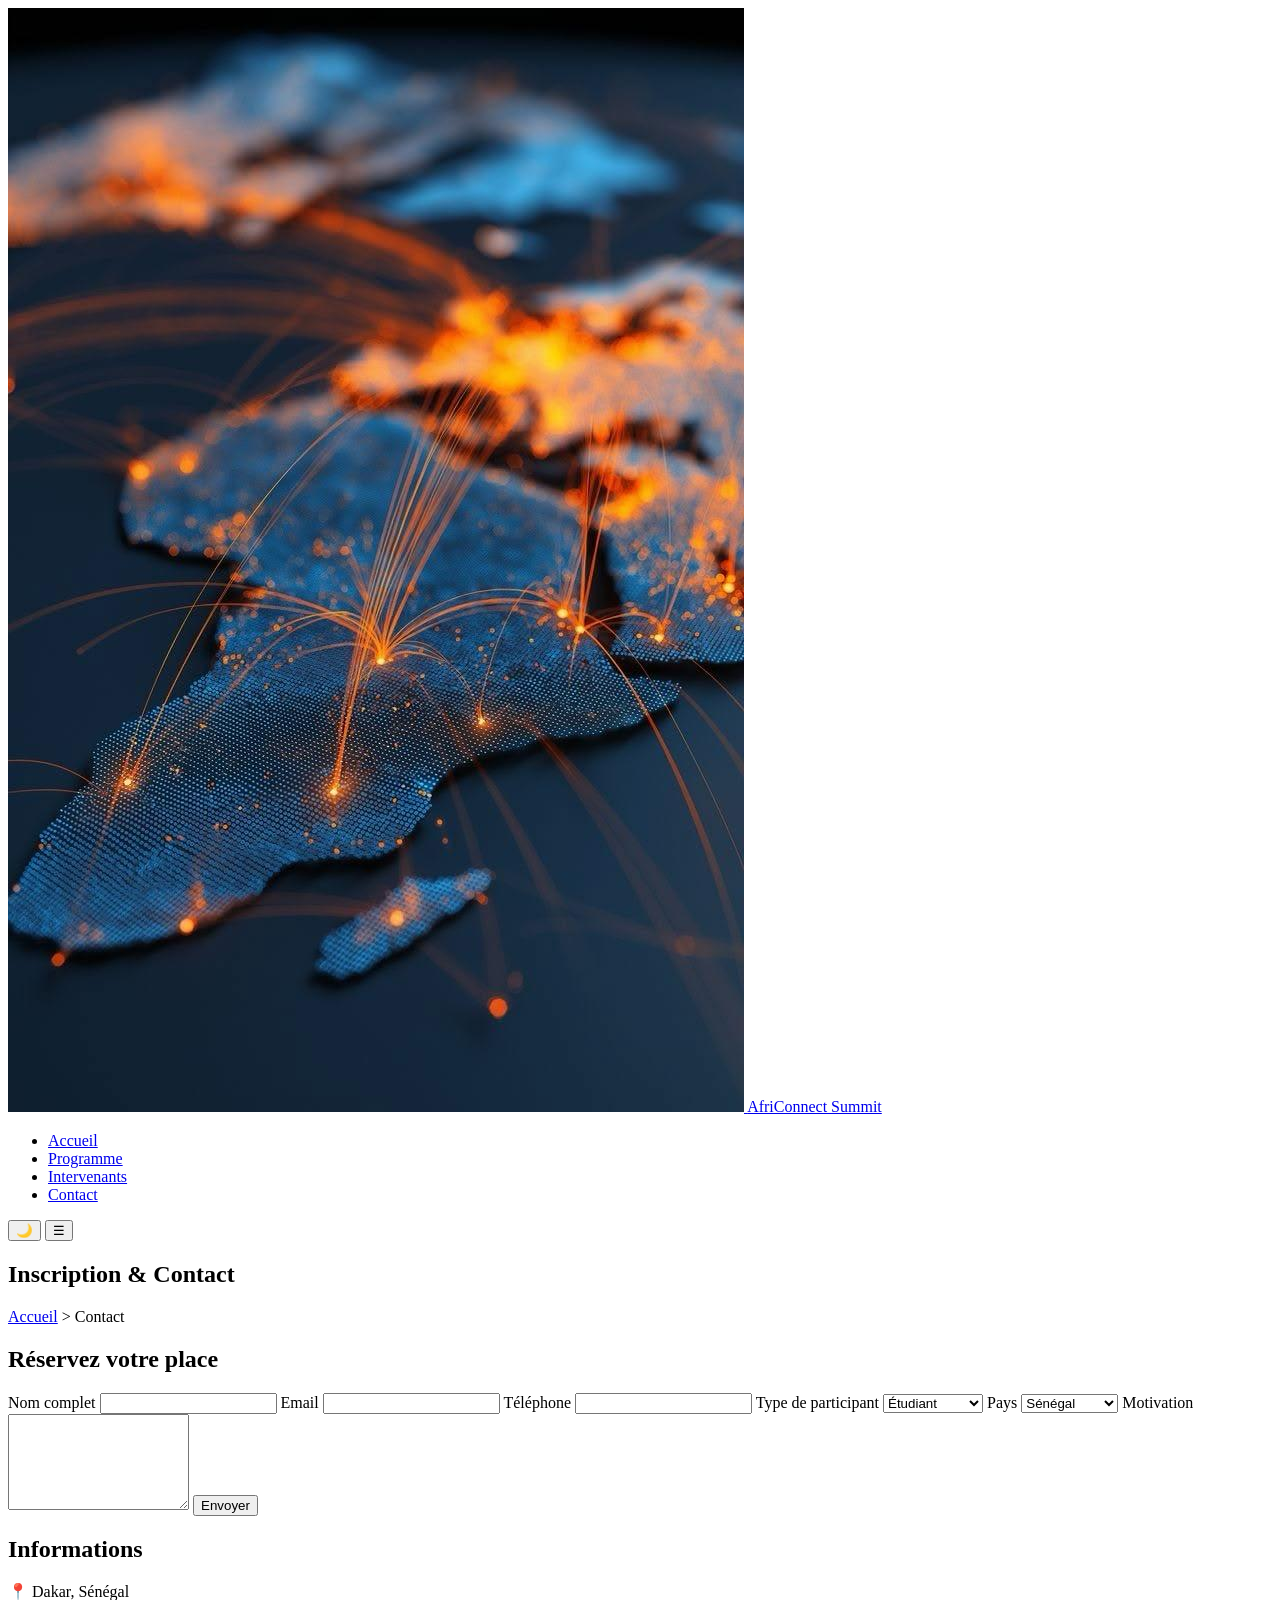
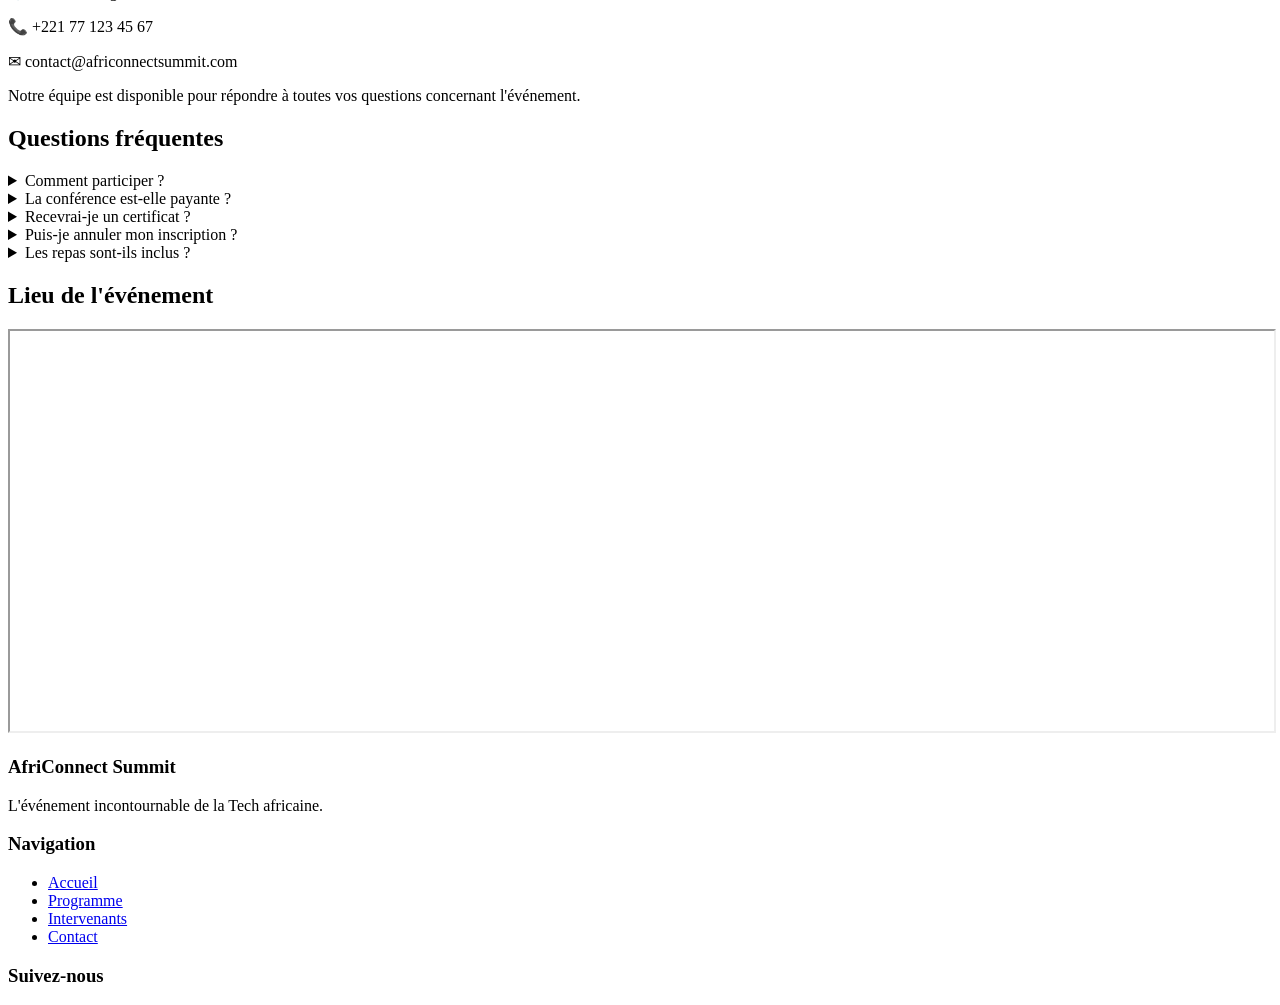
==== contact.html @ 853ce832 "HTML : création de la structure des pages principales" ====
<!DOCTYPE html>
<html lang="fr">

<head>
    <meta charset="UTF-8">
    <meta name="viewport" content="width=device-width, initial-scale=1.0">
    <title>Contact - AfriConnect Summit</title>
    <link rel="preconnect" href="https://fonts.googleapis.com">
    <link rel="preconnect" href="https://fonts.gstatic.com" crossorigin>

    <link
        href="https://fonts.googleapis.com/css2?family=Inter:wght@300;400;500;600;700&family=Space+Grotesk:wght@500;700&display=swap"
        rel="stylesheet">

    <link rel="stylesheet" href="css/style.css">
    <link rel="stylesheet" href="css/style.css">
</head>

<body>

    <header>
        <nav>
            <!-- Logo -->
            <a href="index.html" class="logo">
                <img src="images/image1.jpeg" alt="Logo AfriConnect Summit">
                <span>AfriConnect Summit</span>
            </a>

            <!-- Menu -->
            <ul>
                <li><a href="index.html">Accueil</a></li>
                <li><a href="programme.html">Programme</a></li>
                <li><a href="intervenants.html">Intervenants</a></li>
                <li><a href="contact.html">Contact</a></li>
            </ul>

            <!-- Bouton thème -->
            <button aria-label="Changer de thème">
                🌙
            </button>

            <!-- Menu hamburger -->
            <button aria-label="Ouvrir le menu">
                ☰
            </button>
        </nav>
    </header>

    <main>

        <!-- HERO INTERNE -->
        <section class="hero-interne">

            <h1>Inscription & Contact</h1>

            <p>
                <a href="index.html">Accueil</a> >
                <span>Contact</span>
            </p>

        </section>

        <!-- FORMULAIRE -->
        <section class="contact-container">

            <!-- Formulaire -->
            <div class="contact-form">

                <h2>Réservez votre place</h2>

                <form id="contactForm">

                    <label for="nom">Nom complet</label>
                    <input type="text" id="nom" required>

                    <label for="email">Email</label>
                    <input type="email" id="email" required>

                    <label for="telephone">Téléphone</label>
                    <input type="tel" id="telephone" required>

                    <label for="type">Type de participant</label>

                    <select id="type">

                        <option>Étudiant</option>
                        <option>Développeur</option>
                        <option>Entrepreneur</option>
                        <option>Entreprise</option>

                    </select>

                    <label for="pays">Pays</label>

                    <select id="pays">

                        <option>Sénégal</option>
                        <option>Côte d'Ivoire</option>
                        <option>Cameroun</option>
                        <option>Maroc</option>
                        <option>Algérie</option>
                        <option>Tunisie</option>
                        <option>Rwanda</option>
                        <option>Ghana</option>
                        <option>Nigeria</option>
                        <option>Kenya</option>

                    </select>

                    <label for="message">Motivation</label>

                    <textarea id="message" rows="6"></textarea>

                    <button type="submit">
                        Envoyer
                    </button>

                </form>

            </div>

            <!-- Informations -->
            <div class="contact-info">

                <h2>Informations</h2>

                <p>📍 Dakar, Sénégal</p>

                <p>📞 +221 77 123 45 67</p>

                <p>✉ contact@africonnectsummit.com</p>

                <p>
                    Notre équipe est disponible pour répondre à toutes vos questions concernant l'événement.
                </p>

            </div>

        </section>

        <!-- FAQ -->
        <section class="faq">

            <h2>Questions fréquentes</h2>

            <details>
                <summary>Comment participer ?</summary>
                <p>Inscrivez-vous via le formulaire.</p>
            </details>

            <details>
                <summary>La conférence est-elle payante ?</summary>
                <p>Oui, plusieurs formules sont proposées.</p>
            </details>

            <details>
                <summary>Recevrai-je un certificat ?</summary>
                <p>Oui, à la fin de l'événement.</p>
            </details>

            <details>
                <summary>Puis-je annuler mon inscription ?</summary>
                <p>Oui, avant la date limite.</p>
            </details>

            <details>
                <summary>Les repas sont-ils inclus ?</summary>
                <p>Oui, durant les trois journées.</p>
            </details>

        </section>

        <!-- CARTE -->
        <section class="map">

            <h2>Lieu de l'événement</h2>

            <iframe src="https://www.google.com/maps?q=Dakar&output=embed" width="100%" height="400" loading="lazy">
            </iframe>

        </section>

    </main>

    <footer>

         <footer>

        <div>

            <h3>AfriConnect Summit</h3>

            <p>
                L'événement incontournable de la Tech africaine.
            </p>

        </div>

        <div>

            <h3>Navigation</h3>

            <ul>

                <li><a href="index.html">Accueil</a></li>

                <li><a href="programme.html">Programme</a></li>

                <li><a href="intervenants.html">Intervenants</a></li>

                <li><a href="contact.html">Contact</a></li>

            </ul>

        </div>

        <div>

            <h3>Suivez-nous</h3>

            <!-- Les icônes seront ajoutées plus tard -->

        </div>
        <!--bouton retour en haut apres-->

    </footer>

    <script src="js/main.js"></script>

</body>

</html>
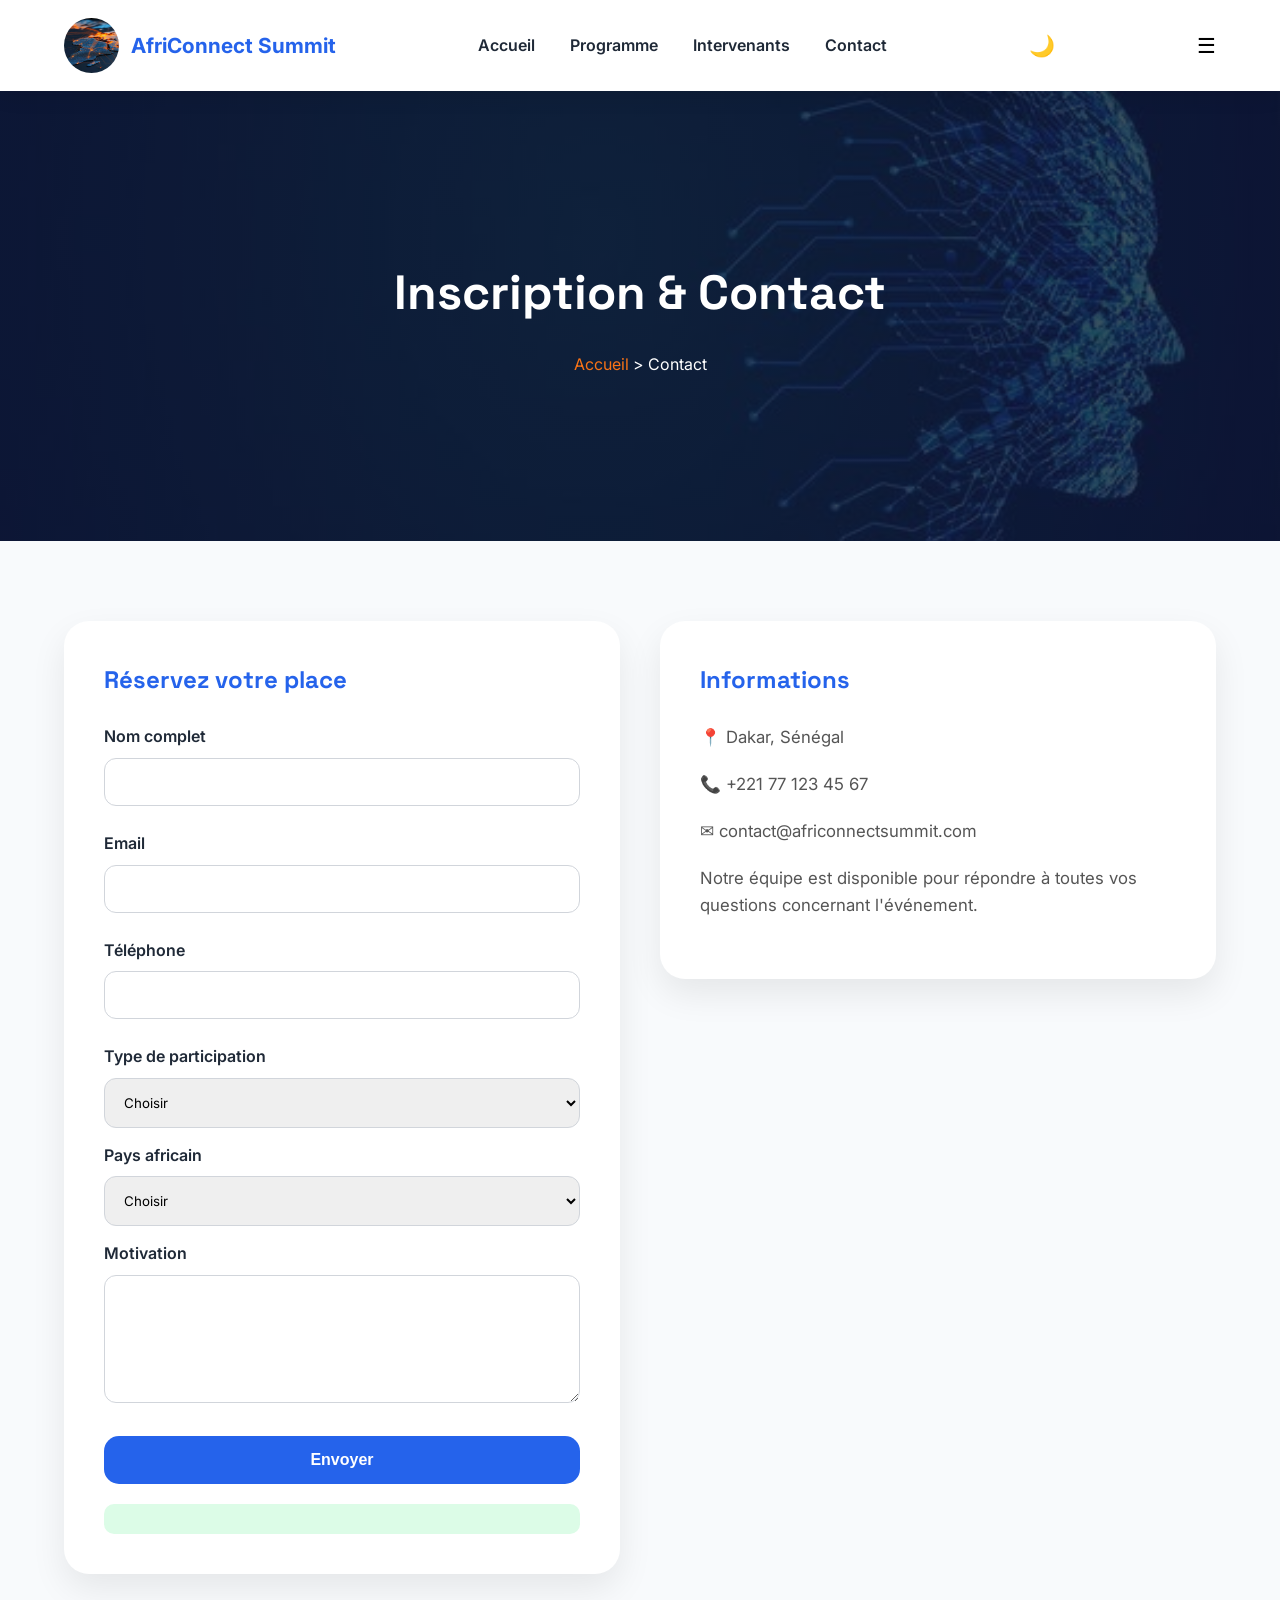
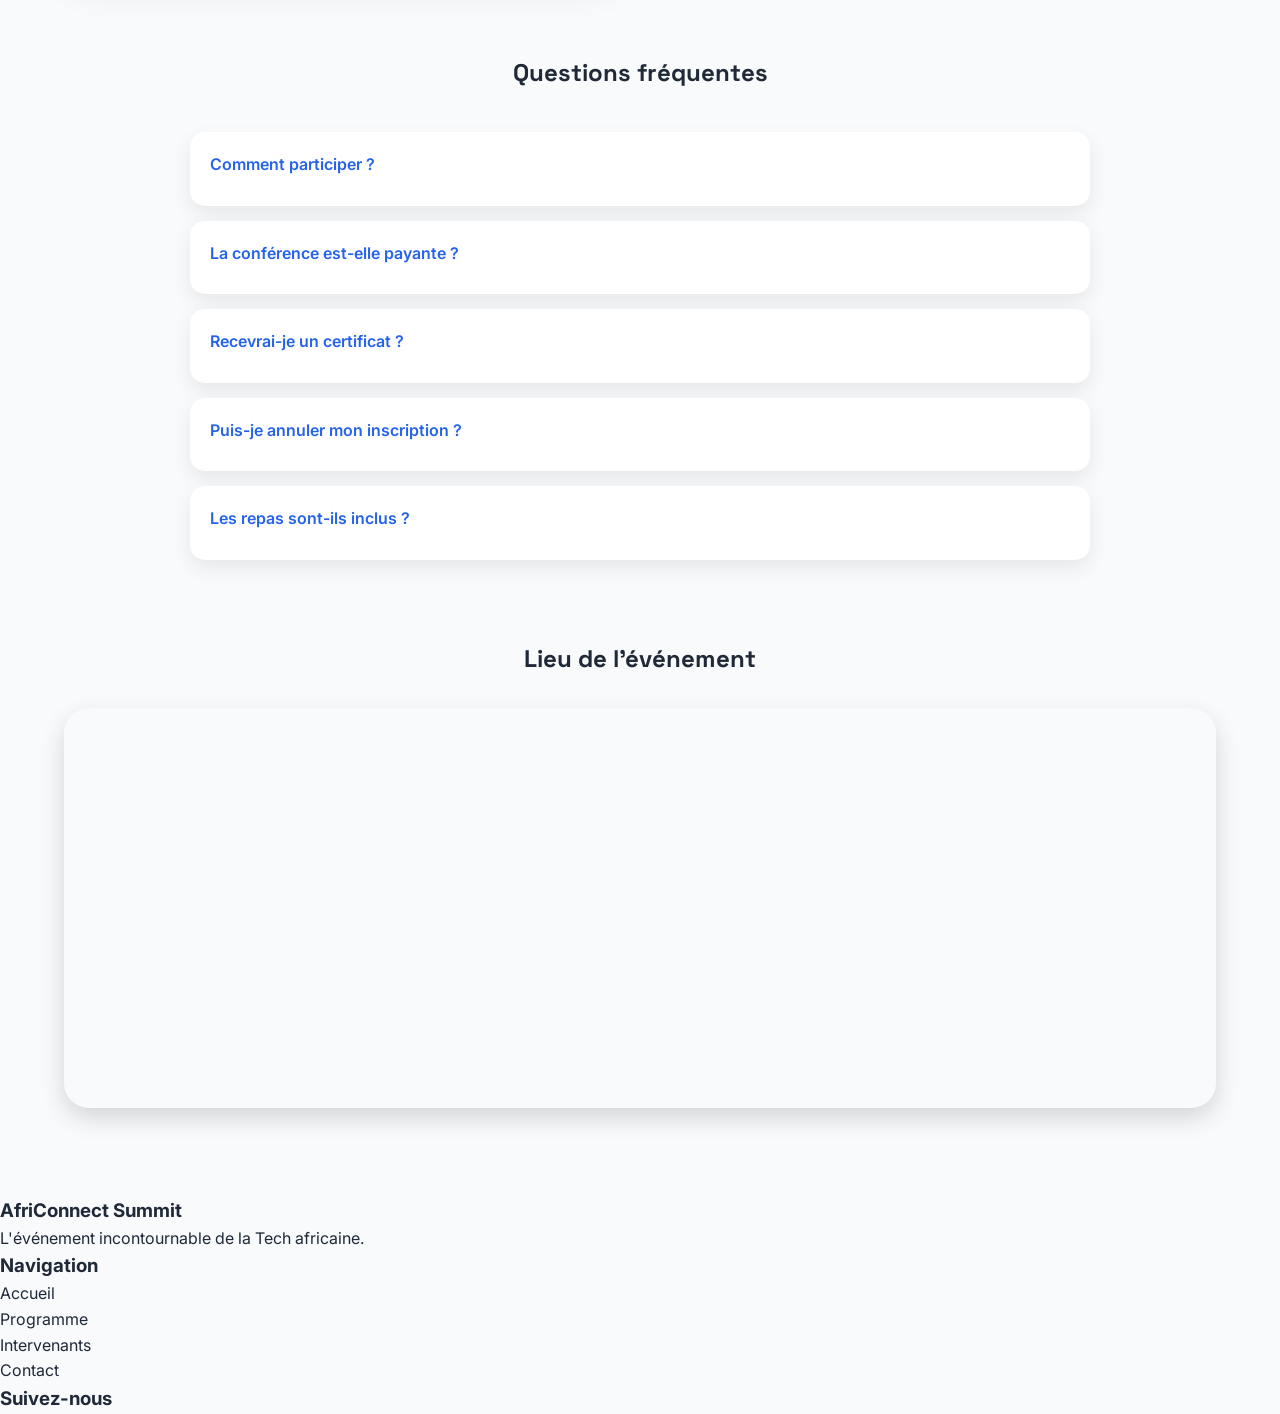
==== commit 1790df88: "finitialisation du css" ====
--- a/contact.html
+++ b/contact.html
@@ -4,228 +4,359 @@
 <head>
     <meta charset="UTF-8">
     <meta name="viewport" content="width=device-width, initial-scale=1.0">
-    <title>Contact - AfriConnect Summit</title>
+    <title>Contact - AfriConnect Summit 2026</title>
+
+    <!-- Google Fonts -->
     <link rel="preconnect" href="https://fonts.googleapis.com">
     <link rel="preconnect" href="https://fonts.gstatic.com" crossorigin>
 
-    <link
-        href="https://fonts.googleapis.com/css2?family=Inter:wght@300;400;500;600;700&family=Space+Grotesk:wght@500;700&display=swap"
-        rel="stylesheet">
-
-    <link rel="stylesheet" href="css/style.css">
+    <link href="https://fonts.googleapis.com/css2?family=Inter:wght@300;400;500;600;700&family=Space+Grotesk:wght@500;700&display=swap" rel="stylesheet">
+
+    <!-- CSS -->
     <link rel="stylesheet" href="css/style.css">
 </head>
 
+
 <body>
 
-    <header>
-        <nav>
-            <!-- Logo -->
-            <a href="index.html" class="logo">
-                <img src="images/image1.jpeg" alt="Logo AfriConnect Summit">
-                <span>AfriConnect Summit</span>
-            </a>
-
-            <!-- Menu -->
+<header>
+
+    <nav>
+
+        <a href="index.html" class="logo">
+            <img src="images/image1.jpeg" alt="Logo AfriConnect Summit">
+            <span>AfriConnect Summit</span>
+        </a>
+
+
+        <ul>
+            <li><a href="index.html">Accueil</a></li>
+            <li><a href="programme.html">Programme</a></li>
+            <li><a href="intervenants.html">Intervenants</a></li>
+            <li><a href="contact.html">Contact</a></li>
+        </ul>
+
+
+        <button aria-label="Changer de thème">🌙</button>
+        <button aria-label="Ouvrir le menu">☰</button>
+
+    </nav>
+
+</header>
+
+
+
+<main>
+
+
+<!-- HERO INTERNE -->
+
+<section class="hero-interne">
+
+    <h1>Inscription & Contact</h1>
+
+    <p>
+        <a href="index.html">Accueil</a> >
+        <span>Contact</span>
+    </p>
+
+</section>
+
+
+
+
+<!-- FORMULAIRE + INFORMATIONS -->
+
+<section class="contact-container">
+
+
+<div class="contact-form">
+
+<h2>Réservez votre place</h2>
+
+
+<form id="contactForm">
+
+
+<label for="nom">Nom complet</label>
+<input type="text" id="nom" name="nom" required>
+
+<small id="nomError"></small>
+
+
+
+<label for="email">Email</label>
+<input type="email" id="email" name="email" required>
+
+<small id="emailError"></small>
+
+
+
+<label for="telephone">Téléphone</label>
+<input type="tel" id="telephone" name="telephone" required>
+
+<small id="telephoneError"></small>
+
+
+
+
+<label for="type">Type de participation</label>
+
+<select id="type" name="type" required>
+
+<option value="">Choisir</option>
+<option>Étudiant</option>
+<option>Développeur</option>
+<option>Entrepreneur</option>
+<option>Entreprise</option>
+
+</select>
+
+
+
+<label for="pays">Pays africain</label>
+
+<select id="pays" name="pays" required>
+
+<option value="">Choisir</option>
+<option>Sénégal</option>
+<option>Côte d'Ivoire</option>
+<option>Cameroun</option>
+<option>Maroc</option>
+<option>Algérie</option>
+<option>Tunisie</option>
+<option>Rwanda</option>
+<option>Ghana</option>
+<option>Nigeria</option>
+<option>Kenya</option>
+
+</select>
+
+
+
+<label for="message">Motivation</label>
+
+<textarea 
+id="message"
+name="message"
+rows="6"
+required></textarea>
+
+<small id="messageError"></small>
+
+
+
+<button class="btn-submit" type="submit">
+Envoyer
+</button>
+
+
+<p id="successMessage"></p>
+
+
+</form>
+
+
+</div>
+
+
+
+
+
+<!-- INFORMATIONS -->
+
+
+<div class="contact-info">
+
+
+<h2>Informations</h2>
+
+
+<p>📍 Dakar, Sénégal</p>
+
+<p>📞 +221 77 123 45 67</p>
+
+<p>✉ contact@africonnectsummit.com</p>
+
+
+<p>
+Notre équipe est disponible pour répondre
+à toutes vos questions concernant l'événement.
+</p>
+
+
+</div>
+
+
+</section>
+
+
+
+
+
+
+<!-- FAQ -->
+
+<section class="faq">
+
+
+<h2>Questions fréquentes</h2>
+
+
+
+<div class="faq-item">
+
+<input type="checkbox" id="q1">
+
+<label for="q1">
+Comment participer ?
+</label>
+
+<p>
+Inscrivez-vous via le formulaire d'inscription.
+</p>
+
+</div>
+
+
+
+<div class="faq-item">
+
+<input type="checkbox" id="q2">
+
+<label for="q2">
+La conférence est-elle payante ?
+</label>
+
+<p>
+Plusieurs formules de participation sont proposées.
+</p>
+
+</div>
+
+
+
+
+<div class="faq-item">
+
+<input type="checkbox" id="q3">
+
+<label for="q3">
+Recevrai-je un certificat ?
+</label>
+
+<p>
+Oui, un certificat sera délivré après l'événement.
+</p>
+
+</div>
+
+
+
+
+<div class="faq-item">
+
+<input type="checkbox" id="q4">
+
+<label for="q4">
+Puis-je annuler mon inscription ?
+</label>
+
+<p>
+Oui, selon les conditions d'annulation.
+</p>
+
+</div>
+
+
+
+
+<div class="faq-item">
+
+<input type="checkbox" id="q5">
+
+<label for="q5">
+Les repas sont-ils inclus ?
+</label>
+
+<p>
+Oui, pendant les trois jours du sommet.
+</p>
+
+</div>
+
+
+</section>
+
+
+
+
+
+<!-- CARTE -->
+
+<section class="map">
+
+
+<h2>Lieu de l'événement</h2>
+
+
+<iframe
+src="https://www.google.com/maps?q=Dakar&output=embed"
+width="100%"
+height="400"
+loading="lazy">
+</iframe>
+
+
+</section>
+
+
+
+</main>
+
+
+
+
+
+<!-- FOOTER -->
+
+
+<footer>
+
+        <div>
+
+            <h3>AfriConnect Summit</h3>
+
+            <p>L'événement incontournable de la Tech africaine.</p>
+
+        </div>
+
+        <div>
+
+            <h3>Navigation</h3>
+
             <ul>
+
                 <li><a href="index.html">Accueil</a></li>
                 <li><a href="programme.html">Programme</a></li>
                 <li><a href="intervenants.html">Intervenants</a></li>
                 <li><a href="contact.html">Contact</a></li>
+
             </ul>
 
-            <!-- Bouton thème -->
-            <button aria-label="Changer de thème">
-                🌙
-            </button>
-
-            <!-- Menu hamburger -->
-            <button aria-label="Ouvrir le menu">
-                ☰
-            </button>
-        </nav>
-    </header>
-
-    <main>
-
-        <!-- HERO INTERNE -->
-        <section class="hero-interne">
-
-            <h1>Inscription & Contact</h1>
-
-            <p>
-                <a href="index.html">Accueil</a> >
-                <span>Contact</span>
-            </p>
-
-        </section>
-
-        <!-- FORMULAIRE -->
-        <section class="contact-container">
-
-            <!-- Formulaire -->
-            <div class="contact-form">
-
-                <h2>Réservez votre place</h2>
-
-                <form id="contactForm">
-
-                    <label for="nom">Nom complet</label>
-                    <input type="text" id="nom" required>
-
-                    <label for="email">Email</label>
-                    <input type="email" id="email" required>
-
-                    <label for="telephone">Téléphone</label>
-                    <input type="tel" id="telephone" required>
-
-                    <label for="type">Type de participant</label>
-
-                    <select id="type">
-
-                        <option>Étudiant</option>
-                        <option>Développeur</option>
-                        <option>Entrepreneur</option>
-                        <option>Entreprise</option>
-
-                    </select>
-
-                    <label for="pays">Pays</label>
-
-                    <select id="pays">
-
-                        <option>Sénégal</option>
-                        <option>Côte d'Ivoire</option>
-                        <option>Cameroun</option>
-                        <option>Maroc</option>
-                        <option>Algérie</option>
-                        <option>Tunisie</option>
-                        <option>Rwanda</option>
-                        <option>Ghana</option>
-                        <option>Nigeria</option>
-                        <option>Kenya</option>
-
-                    </select>
-
-                    <label for="message">Motivation</label>
-
-                    <textarea id="message" rows="6"></textarea>
-
-                    <button type="submit">
-                        Envoyer
-                    </button>
-
-                </form>
-
-            </div>
-
-            <!-- Informations -->
-            <div class="contact-info">
-
-                <h2>Informations</h2>
-
-                <p>📍 Dakar, Sénégal</p>
-
-                <p>📞 +221 77 123 45 67</p>
-
-                <p>✉ contact@africonnectsummit.com</p>
-
-                <p>
-                    Notre équipe est disponible pour répondre à toutes vos questions concernant l'événement.
-                </p>
-
-            </div>
-
-        </section>
-
-        <!-- FAQ -->
-        <section class="faq">
-
-            <h2>Questions fréquentes</h2>
-
-            <details>
-                <summary>Comment participer ?</summary>
-                <p>Inscrivez-vous via le formulaire.</p>
-            </details>
-
-            <details>
-                <summary>La conférence est-elle payante ?</summary>
-                <p>Oui, plusieurs formules sont proposées.</p>
-            </details>
-
-            <details>
-                <summary>Recevrai-je un certificat ?</summary>
-                <p>Oui, à la fin de l'événement.</p>
-            </details>
-
-            <details>
-                <summary>Puis-je annuler mon inscription ?</summary>
-                <p>Oui, avant la date limite.</p>
-            </details>
-
-            <details>
-                <summary>Les repas sont-ils inclus ?</summary>
-                <p>Oui, durant les trois journées.</p>
-            </details>
-
-        </section>
-
-        <!-- CARTE -->
-        <section class="map">
-
-            <h2>Lieu de l'événement</h2>
-
-            <iframe src="https://www.google.com/maps?q=Dakar&output=embed" width="100%" height="400" loading="lazy">
-            </iframe>
-
-        </section>
-
-    </main>
-
-    <footer>
-
-         <footer>
+        </div>
 
         <div>
 
-            <h3>AfriConnect Summit</h3>
-
-            <p>
-                L'événement incontournable de la Tech africaine.
-            </p>
+            <h3>Suivez-nous</h3>
 
         </div>
 
-        <div>
-
-            <h3>Navigation</h3>
-
-            <ul>
-
-                <li><a href="index.html">Accueil</a></li>
-
-                <li><a href="programme.html">Programme</a></li>
-
-                <li><a href="intervenants.html">Intervenants</a></li>
-
-                <li><a href="contact.html">Contact</a></li>
-
-            </ul>
-
-        </div>
-
-        <div>
-
-            <h3>Suivez-nous</h3>
-
-            <!-- Les icônes seront ajoutées plus tard -->
-
-        </div>
-        <!--bouton retour en haut apres-->
-
     </footer>
 
-    <script src="js/main.js"></script>
+
+<script src="js/main.js"></script>
+
 
 </body>
 
--- a/css/style.css
+++ b/css/style.css
@@ -0,0 +1,1025 @@
+
+/*navbar*/
+nav{
+width:90%;
+ max-width:1200px;
+ margin:auto;
+ display:flex;
+ justify-content:space-between;
+align-items:center;
+padding:18px 0;
+}
+ nav ul{
+display:flex;
+gap:35px;
+ }
+
+nav ul a{
+ font-weight:600;
+ transition:.3s;
+}
+
+nav ul a:hover{
+ color:#1f75f7;   
+}
+nav button{
+  border:none;
+ background:none;
+ cursor:pointer;
+ font-size:1.3rem;
+}
+
+/* HEADER  */
+
+header{
+width:100%;
+ background:white;
+position:sticky;
+top:0;
+ z-index:1000;
+ box-shadow:0 4px 20px rgba(0,0,0,.10);
+}
+
+/*principale*/
+
+*{ margin:0;
+ padding:0;
+ box-sizing:border-box;
+}
+
+html{
+ scroll-behavior:smooth;
+}
+
+body{ font-family:"Inter",sans-serif;
+ background:#F8FAFC;
+ color:#1F2937;
+ line-height:1.6;
+}
+
+img{
+max-width:100%;
+ display:block;
+}
+
+a{
+ text-decoration:none;
+color:inherit;
+}
+
+ul{
+ list-style:none;
+}
+/*logo*/
+.logo{
+display:flex;
+align-items:center;
+ gap:12px;
+font-size:1.3rem;
+font-weight:700;
+ color:#2563EB;
+}
+
+.logo img{
+ width:55px;
+ height:55px;
+ border-radius:50%;
+
+}
+/*HERO */
+
+#hero{
+ width:90%;
+ max-width:1200px;
+min-height:calc(100vh - 80px);
+margin:auto;
+ display:grid;
+  grid-template-columns:repeat(2,1fr);
+ align-items:center;
+ gap:70px;
+ padding-top: 80px;
+}
+.hero-content h1{
+font-family:"Space Grotesk",sans-serif;
+ font-size:3.8rem;
+ line-height:1.2;
+ margin:20px 0;
+}
+
+.hero-content p{
+ font-size:1.1rem;
+ color:#555;
+}
+.hero-buttons{
+display:flex;
+ gap:20px;
+ margin:40px 0;
+}
+
+.hero-badge{
+ display:inline-block;
+ padding:8px 18px;
+background:#FFF7ED;
+color:#F97316;
+ border:1px solid #FDBA74;
+border-radius:999px;
+ font-weight:600;
+ margin-bottom:20px;
+}
+.btn-primary{
+background:#2563EB;
+ color:white;
+padding:15px 30px;
+ border-radius:12px;
+transition:.3s;
+}
+
+.btn-primary:hover{
+ background:#1D4ED8;
+
+}
+
+.btn-secondary{
+ border:2px solid #2563EB;
+ color:#2563EB;
+padding:15px 30px;
+border-radius:12px;
+transition:.3s;
+}
+
+.btn-secondary:hover{
+background:#2563EB;
+color:white;
+}
+.hero-image img{
+border-radius:25px;
+box-shadow:0 25px 45px rgba(0,0,0,.15);
+width: 100%;
+height: 550px;
+object-fit: cover;
+
+}
+
+/*counter*/
+.countdown{
+ display:flex;
+gap:20px;
+ margin-top:40px;
+}
+
+.countdown div{
+background:white;
+ padding:20px;
+ border-radius:15px;
+ box-shadow:0 10px 20px rgba(0,0,0,.08);
+ text-align:center;
+}
+
+.countdown h2{
+ color:#f97c16;
+ font-size:2rem;
+}
+
+/*STATISTIQUES */
+#stats{
+    padding-top: 80px;
+}
+#stats h2{
+    text-align:center;
+    margin-bottom:40px;
+    font-family:"Space Grotesk",sans-serif;
+    font-size:2.5rem;
+}
+.stats-grid{
+    width:90%;
+    max-width:1200px;
+    margin:auto;
+    padding:80px 0;
+    
+}
+
+.stats-grid{
+    display:grid;
+    grid-template-columns:repeat(4,1fr);
+    
+    gap:25px;
+}
+
+.stats-card{
+    background:white;
+    padding:35px 20px;
+    border-radius:20px;
+    text-align:center;
+    box-shadow:0 10px 25px rgb(21, 43, 96);
+    transition: .3s;
+}
+
+.stats-card:hover{
+    transform:translateY(-8px);
+}
+
+.stats-card h2{
+    font-size:2.8rem;
+    color:#2563EB;
+}
+
+.stats-card p{
+    color:#555;
+    font-weight:600;
+}
+/* ==========================
+   POURQUOI PARTICIPER
+========================== */
+
+.why-section{
+    width:90%;
+    max-width:1200px;
+    margin:auto;
+}#why h2{
+    text-align:center;
+    margin-bottom:40px;
+    font-family:"Space Grotesk",sans-serif;
+    font-size:2.5rem;
+}
+
+
+.section-title{
+    text-align:center;
+    margin-bottom:50px;
+}
+
+.section-title h2{
+    font-size:2.5rem;
+    font-family:"Space Grotesk",sans-serif;
+}
+
+.section-title span{
+    color:#2563EB;
+}
+
+
+.arguments{
+    display:flex;
+    gap:30px;
+}
+
+.argument-card{
+    flex:1;
+    background:white;
+    padding:35px;
+    border-radius:20px;
+    text-align:center;
+    box-shadow:0 10px 25px rgba(0,0,0,.08);
+    transition:.4s;
+
+}
+
+.argument-card.active{
+    opacity:1;
+    transform:translateY(0);
+}
+
+.argument-card:hover{
+    transform:translateY(-10px);
+}
+
+.argument-card i{
+    font-size:40px;
+    color:#F97316;
+    margin-bottom:20px;
+}
+
+.argument-card h3{
+    margin-bottom:15px;
+}
+
+/*intervenants*/
+#featured-speakers h2{
+    text-align:center;
+    margin-bottom:40px;
+    font-family:"Space Grotesk",sans-serif;
+    font-size:2.5rem;}
+
+#featured-speakers{
+
+    width:90%;
+
+    max-width:1200px;
+
+    margin:auto;
+
+    padding:80px 0;
+padding-top: 80px;
+}
+
+.speakers-grid{
+display:grid;
+ grid-template-columns:repeat(4,1fr);
+gap:25px;
+ padding-top: 80px;
+     padding-bottom: 80px;
+}
+
+.speaker-card{
+ background:white;
+border-radius:10px;
+overflow:hidden;
+box-shadow:0 10px 25px rgb(34, 84, 202);
+ transition:.3s;
+
+}
+
+.speaker-card:hover{
+transform:translateY(-10px);
+}
+
+.speaker-card img{
+ width:100%;
+height:260px;
+ object-fit:cover;
+}
+
+.speaker-info{
+padding:20px;
+}
+
+.speaker-info h3{
+ color:#2563EB;
+}
+
+.speaker-info p{
+color:#666;
+}
+/* SPONSORS*/
+
+#sponsors h2{
+    text-align:center;
+    margin-bottom:40px;
+    font-family:"Space Grotesk",sans-serif;
+    font-size:2.5rem;}
+.sponsors{
+    width:90%;
+    max-width:1200px;
+    margin:auto;
+    display:flex;
+    justify-content:center;
+    align-items:center;
+    gap:30px;
+}
+
+
+.sponsor-card{
+    text-align:center;
+    border-radius:20px;
+    padding:40px;
+    font-weight:bold;
+}
+
+
+.gold{
+    width:260px;
+    background:#FFF7ED;
+    border:2px solid #F59E0B;
+}
+
+
+.silver{
+    width:210px;
+    background:#F1F5F9;
+    border:2px solid #94A3B8;
+}
+
+
+.bronze{
+    width:170px;
+    background:#FEF3C7;
+    border:2px solid #B45309;
+}
+
+/*page programme*/
+#hero-programme a{
+     color:#F97316;
+}
+#hero-programme{
+    min-height:50vh;
+    background:linear-gradient(
+        rgba(0,0,0,.6),
+        rgba(0,0,0,.6)
+    ),
+    url("../images/image31.jpeg");
+
+    background-size:cover;
+    background-position:center;
+
+    color:white;
+    display:flex;
+    flex-direction:column;
+    justify-content:center;
+    align-items:center;
+    text-align:center;
+}
+
+
+.program-section{
+
+    width:90%;
+
+    max-width:1200px;
+
+    margin:auto;
+
+}
+
+.tabs{
+
+    display:flex;
+
+    justify-content:center;
+
+    gap:20px;
+        padding-top: 80px;
+
+
+}
+
+.tab-btn{
+
+    padding:12px 25px;
+
+    border-radius:30px;
+
+    border:none;
+
+    cursor:pointer;
+
+    background:#E5E7EB;
+
+}
+
+.tab-btn.active{
+
+    background:#2563EB;
+
+    color:white;
+
+}
+
+table{
+
+    width:100%;
+
+    margin-top:40px;
+
+    border-collapse:collapse;
+
+}
+
+th{
+
+    background:#2563EB;
+
+    color:white;
+
+}
+
+td,th{
+
+    padding:15px;
+
+    border:1px solid #ddd;
+
+}
+
+tr:nth-child(even){
+
+    background:#F8FAFC;
+
+}#themes h2{
+    text-align:center;
+    margin-bottom:40px;
+    margin-top: 80px;
+}
+/*THEMATIQUES */
+
+.themes-grid{
+
+    display:grid;
+
+    grid-template-columns:repeat(2,1fr);
+
+    gap:30px;
+
+}
+
+.theme-card{
+
+    background:white;
+
+    padding:30px;
+
+    border-radius:20px;
+
+    box-shadow:0 10px 20px rgba(0,0,0,.08);
+
+    transition:.3s;
+
+}
+
+.theme-card:hover{
+
+    transform:scale(1.03);
+}
+/* PAGE INTERVENANTS */
+#hero-intervenants a{
+     color:#F97316;
+}
+#hero-intervenants{
+min-height:50vh;
+background:linear-gradient(
+rgba(0,0,0,.6),
+rgba(0,0,0,.6)
+),
+url("../images/image32.jpeg");
+
+background-size:cover;
+background-position:center;
+
+color:white;
+display:flex;
+flex-direction:column;
+justify-content:center;
+align-items:center;
+text-align:center;
+}
+
+.filters{
+
+    display:flex;
+
+    justify-content:center;
+
+    gap:15px;
+
+    margin-bottom:40px;
+    padding-top: 80px;
+
+}
+
+.filter-btn{
+
+    padding:10px 25px;
+
+    border:none;
+
+    border-radius:25px;
+
+    cursor:pointer;
+
+}
+
+.filter-btn.active{
+
+    background:#2563EB;
+
+    color:white;
+
+}
+
+.all-speakers{
+
+    display:grid;
+
+    grid-template-columns:repeat(3,1fr);
+
+    gap:30px;}
+
+    /* ==========================
+   HERO INTERNE CONTACT
+========================== */
+
+.hero-interne{
+    min-height:50vh;
+    background:
+    linear-gradient(
+        rgba(15,23,42,.75),
+        rgba(15,23,42,.75)
+    ),
+    url("../images/image34.jpeg");
+
+    background-size:cover;
+    background-position:center;
+
+    display:flex;
+    flex-direction:column;
+    justify-content:center;
+    align-items:center;
+
+    text-align:center;
+    color:white;
+    padding:40px;
+}
+
+
+.hero-interne h1{
+    font-family:"Space Grotesk",sans-serif;
+    font-size:3rem;
+    margin-bottom:20px;
+}
+
+
+.hero-interne a{
+    color:#F97316;
+}
+
+
+
+
+
+/*  FORMULAIRE CONTACT*/
+
+.contact-container{
+
+ width:90%;
+ max-width:1200px;
+margin:80px auto;
+ display:flex;
+ gap:40px;
+      align-items:flex-start;
+}
+
+.contact-form,
+.contact-info{
+flex:1;
+ background:white;
+padding:40px;
+ border-radius:25px;
+ box-shadow: 0 15px 35px rgba(0,0,0,.08);
+}
+
+.contact-form h2,
+.contact-info h2{
+font-family:"Space Grotesk",sans-serif;
+color:#2563EB;
+margin-bottom:25px;
+
+}
+label{
+ display:block;
+  margin-bottom:8px;
+   font-weight:600;
+
+}
+input,
+select,
+textarea{
+ width:100%;
+padding:15px;
+margin-bottom:15px;
+border:1px solid #D1D5DB;
+ border-radius:12px;
+font-family:"Inter",sans-serif;
+ transition:.3s;
+}
+
+input:focus,
+select:focus,
+textarea:focus{
+outline:none;
+border-color:#2563EB;
+ box-shadow:0 0 0 3px rgba(37,99,235,.15);
+}
+.btn-submit{
+ width:100%;
+ border:none;
+ background:#2563EB;
+color:white;
+ padding:15px;
+ border-radius:15px;
+ font-size:1rem;
+ font-weight:600;
+ cursor:pointer;
+ transition:.3s;
+}
+.btn-submit:hover{
+ background:#1D4ED8;
+ transform:translateY(-3px);
+}
+small{
+display:block;
+ color:red;
+ margin-bottom:10px;
+
+}
+#successMessage{
+margin-top:20px;
+padding:15px;
+border-radius:10px;
+ background:#DCFCE7;
+ color:#166534;
+}
+
+
+/*  INFORMATIONS */
+
+.contact-info p{
+margin:20px 0;
+color:#555;
+ font-size:1.05rem;
+}
+
+
+
+/* FAQ  */
+
+.faq{
+ width:90%;
+max-width:900px;
+ margin:80px auto;
+}
+
+.faq h2{
+    text-align:center;
+    font-family:"Space Grotesk",sans-serif;
+    margin-bottom:40px;
+}
+
+.faq-item{
+ background:white;
+margin-bottom:15px;
+ border-radius:15px;
+ overflow:hidden;
+ box-shadow:0 8px 20px rgba(0,0,0,.08);
+}
+
+.faq-item input{
+  display:none;
+}
+
+.faq-item label{
+display:block;
+ padding:20px;
+ cursor:pointer;
+ font-weight:600;
+  color:#2563EB;
+}
+.faq-item p{
+ max-height:0;
+ overflow:hidden;
+ padding:0 20px;
+ color:#555;
+ transition:.4s;
+}
+.faq-item input:checked ~ p{
+max-height:100px;
+padding:20px;
+}
+
+
+/*  GOOGLE MAP */
+
+.map{
+width:90%;
+ max-width:1200px;
+ margin:80px auto;
+}
+.map h2{
+text-align:center;
+ font-family:"Space Grotesk",sans-serif;
+ margin-bottom:30px;
+}
+
+.map iframe{
+ border:0;
+ border-radius:25px;
+  box-shadow:0 10px 25px rgba(0,0,0,.15);
+
+}
+/* ==========================
+   RESPONSIVE DESIGN
+========================== */
+
+
+/* TABLETTE */
+@media (max-width: 992px){
+
+    /* Navbar */
+    nav{
+        width:90%;
+    }
+
+    nav ul{
+        gap:20px;
+    }
+
+
+    /* Hero accueil */
+    #hero{
+        grid-template-columns:1fr;
+        text-align:center;
+        gap:40px;
+        padding-top:50px;
+    }
+
+
+    .hero-content h1{
+        font-size:3rem;
+    }
+
+
+    .hero-buttons{
+        justify-content:center;
+    }
+
+
+    .hero-image img{
+        height:450px;
+    }
+
+
+    /* Statistiques */
+    .stats-container{
+        grid-template-columns:repeat(2,1fr);
+    }
+
+
+    /* Pourquoi participer */
+    #why > div{
+        flex-wrap:wrap;
+    }
+
+
+    .argument-card{
+        flex-basis:45%;
+    }
+
+
+    /* Intervenants */
+    .speakers-grid{
+        grid-template-columns:repeat(2,1fr);
+    }
+
+
+    /* Contact */
+    .contact-container{
+        flex-direction:column;
+    }
+
+}
+
+
+
+/* MOBILE */
+@media (max-width:600px){
+
+    /* Général */
+    body{
+        font-size:15px;
+    }
+
+    /* Navbar */
+    header{
+        position:relative;
+    }
+
+    nav{
+        flex-direction:column;
+        gap:20px;
+    }
+
+    nav ul{
+        flex-direction:column;
+        text-align:center;
+        gap:15px;
+    }
+
+    /* Hero */
+    #hero{
+
+        width:90%;
+        min-height:auto;
+
+    }
+    .hero-content h1{
+
+        font-size:2.2rem;
+
+    }
+    .hero-buttons{
+
+        flex-direction:column;
+
+    }
+
+    .btn-primary,
+    .btn-secondary{
+
+        width:100%;
+        text-align:center;
+
+    }
+
+    .hero-image img{
+
+        height:300px;
+
+    }
+
+    /* Compteur */
+    .countdown{
+
+        display:grid;
+
+        grid-template-columns:repeat(2,1fr);
+
+    }
+
+    /* Sections */
+    #stats,
+    #why,
+    #featured-speakers,
+    #sponsors{
+
+        padding:50px 0;
+
+    }
+
+    /* Statistiques */
+    .stats-container{
+
+        grid-template-columns:1fr;
+
+    }
+
+    /* Pourquoi */
+    #why > div{
+
+        flex-direction:column;
+
+    }
+    .argument-card{
+
+        width:100%;
+
+    }
+
+    /* Speakers */
+    .speakers-grid{
+
+        grid-template-columns:1fr;
+
+    }
+
+    .speaker-card img{
+
+        height:250px;
+
+    }
+
+    /* Programme */
+    table{
+
+        display:block;
+
+        overflow-x:auto;
+
+        white-space:nowrap;
+
+    }
+    .themes-grid{
+
+        grid-template-columns:1fr;
+
+    }
+
+    /* Contact */
+    .contact-container{
+
+        width:90%;
+
+    }
+
+    .contact-form,
+    .contact-info{
+
+        padding:20px;
+
+    }
+
+    /* Footer */
+    footer{
+
+ text-align:center;
+
+ flex-direction:column;
+
+  align-items:center;
+
+    }
+
+
+}
+
+
+
+
+
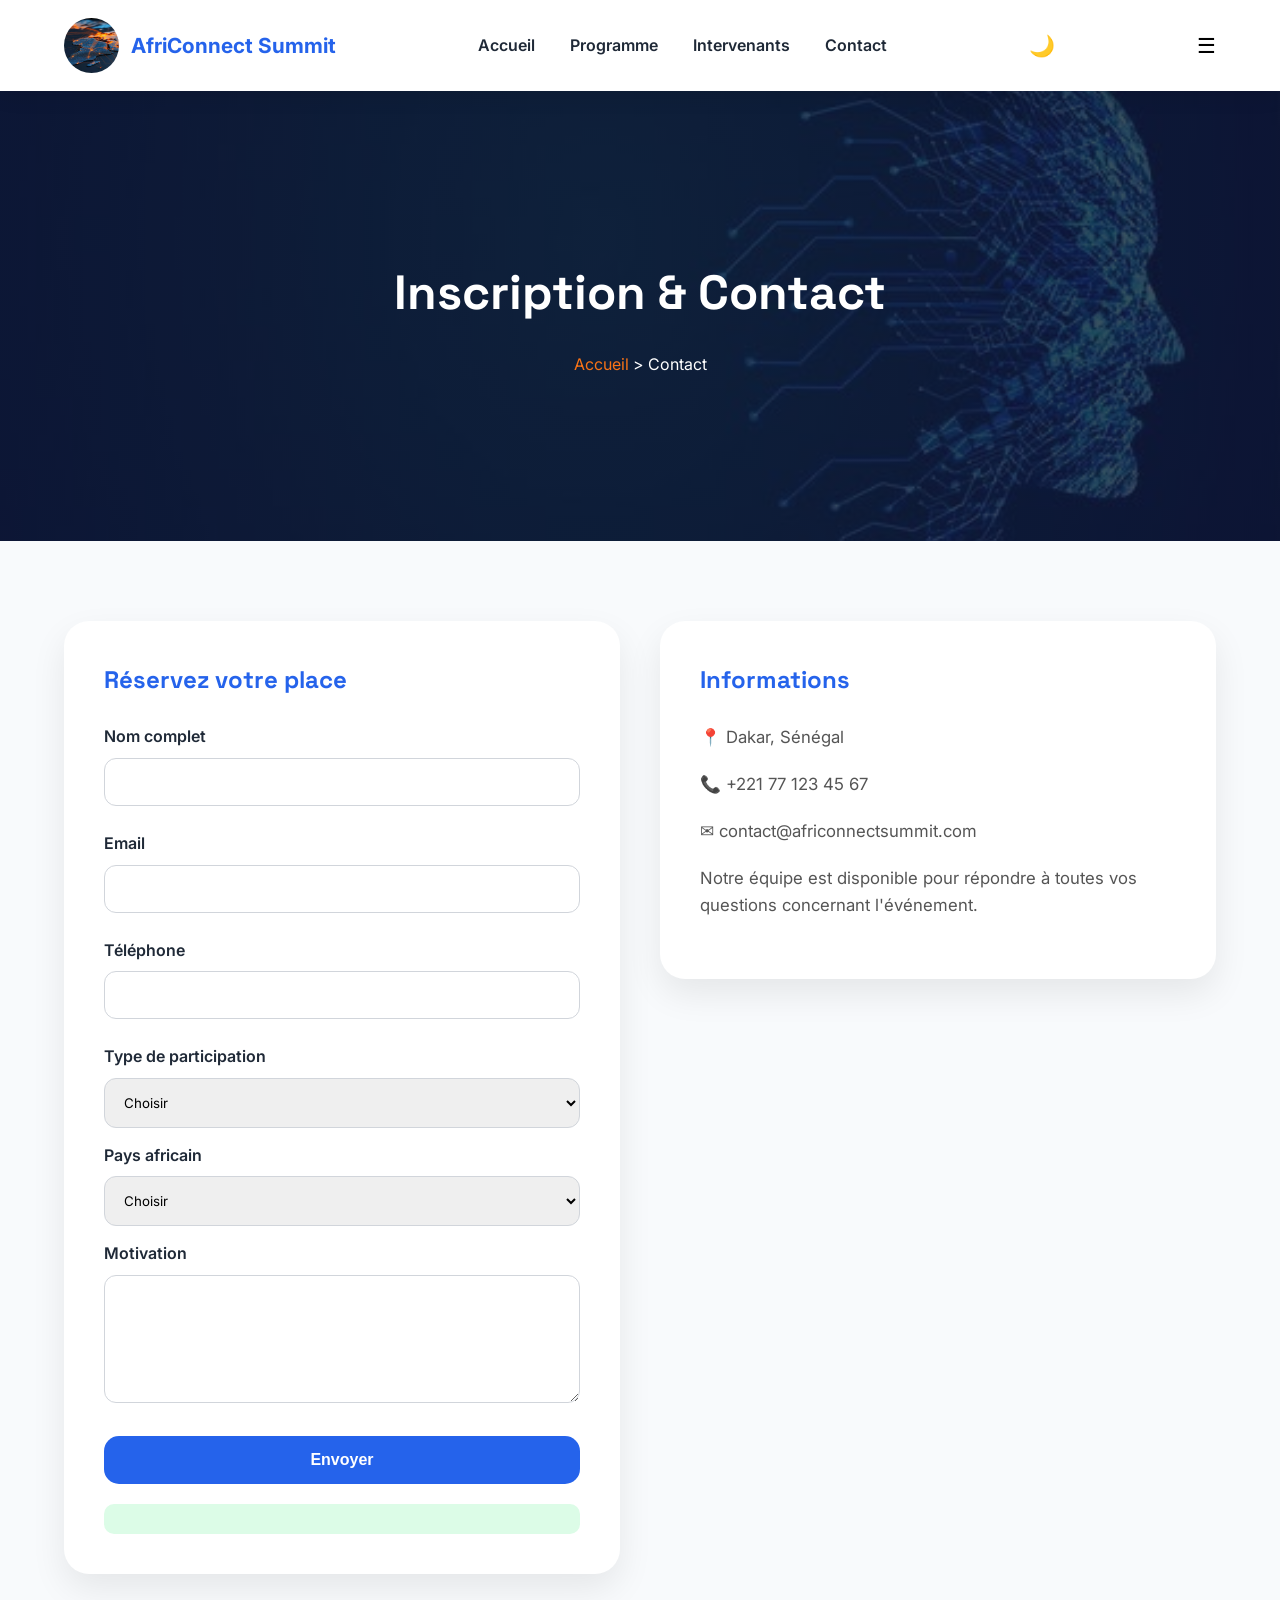
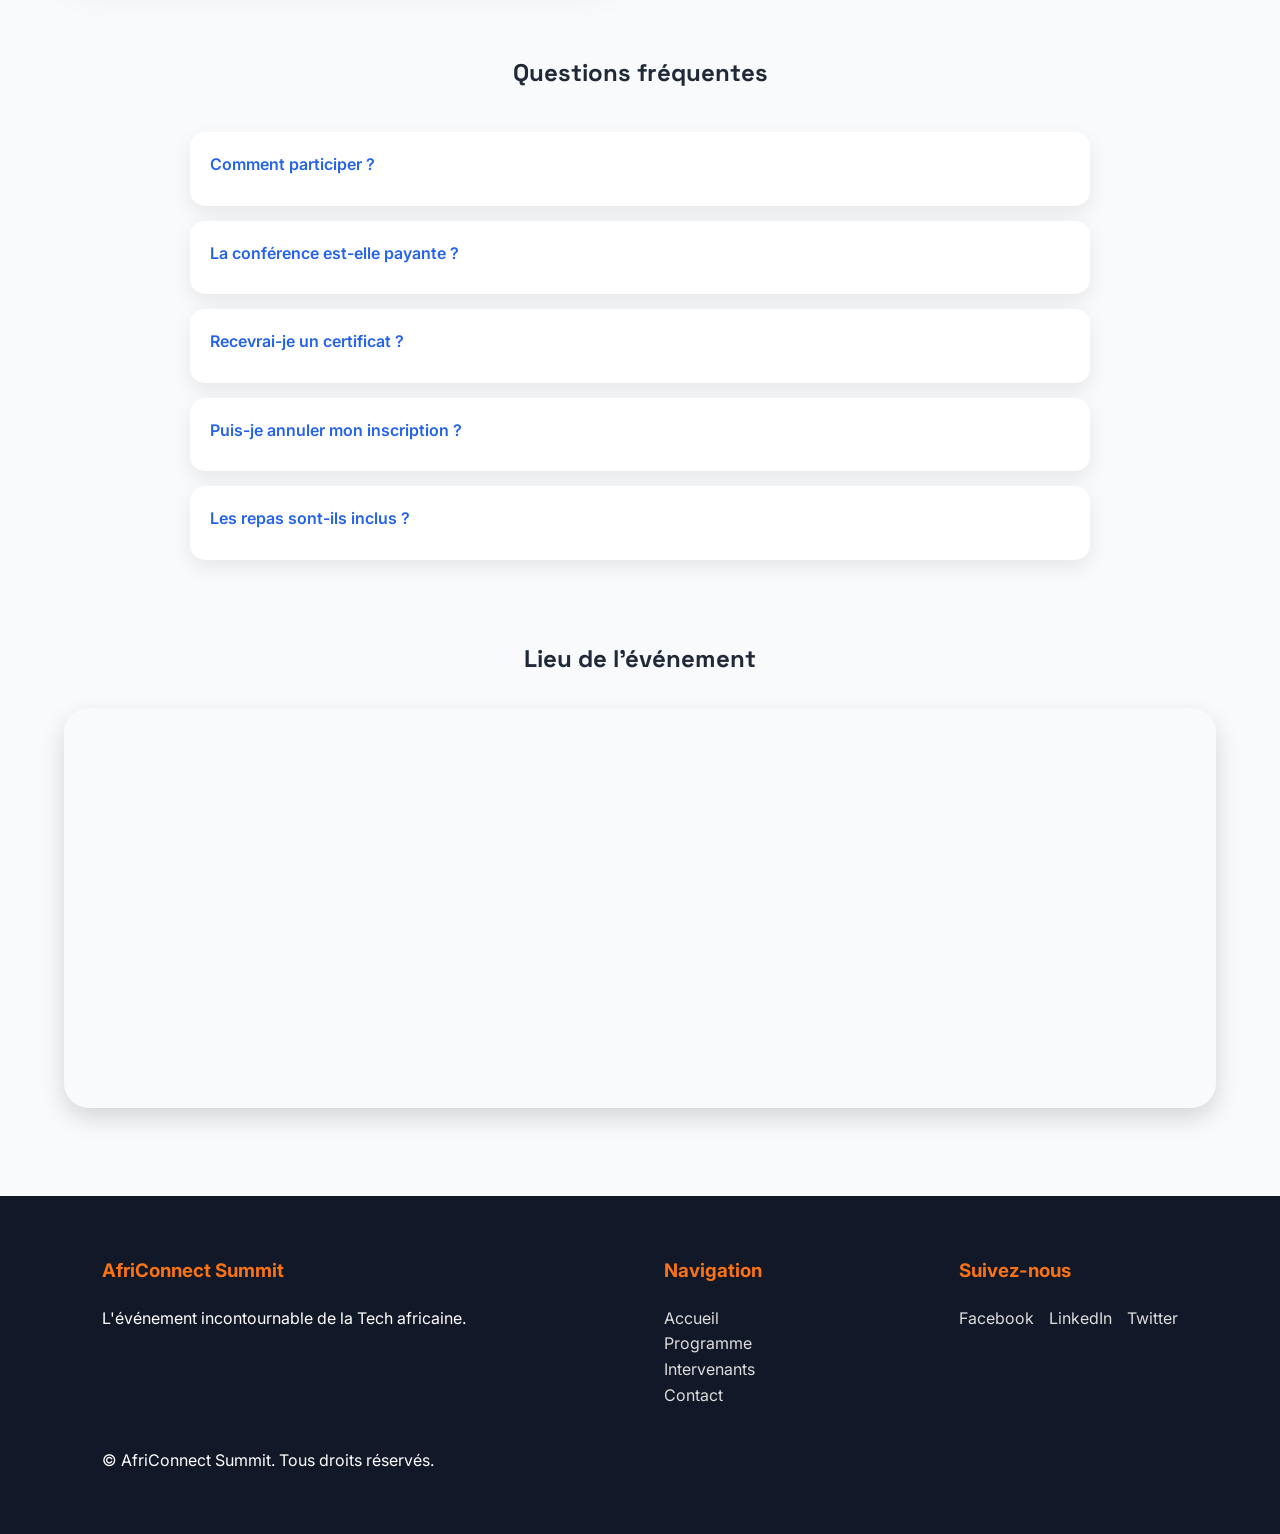
==== commit 06f2a488: "Ajout des fonctionalites Javascript : Dark/light mode ,navbar au scroll et bouton de retour en haut" ====
--- a/contact.html
+++ b/contact.html
@@ -37,7 +37,10 @@
         </ul>
 
 
-        <button aria-label="Changer de thème">🌙</button>
+        <button id="theme-toggle" aria-label="Changer de thème">
+    🌙
+</button> 
+
         <button aria-label="Ouvrir le menu">☰</button>
 
     </nav>
@@ -323,36 +326,38 @@
 
 <footer>
 
-        <div>
-
-            <h3>AfriConnect Summit</h3>
-
-            <p>L'événement incontournable de la Tech africaine.</p>
-
+    <div>
+        <h3>AfriConnect Summit</h3>
+        <p>L'événement incontournable de la Tech africaine.</p>
+    </div>
+
+    <div>
+        <h3>Navigation</h3>
+
+        <ul>
+            <li><a href="index.html">Accueil</a></li>
+            <li><a href="programme.html">Programme</a></li>
+            <li><a href="intervenants.html">Intervenants</a></li>
+            <li><a href="contact.html">Contact</a></li>
+        </ul>
+    </div>
+
+    <div>
+        <h3>Suivez-nous</h3>
+
+        <div class="socials">
+            <a href="#">Facebook</a>
+            <a href="#">LinkedIn</a>
+            <a href="#">Twitter</a>
         </div>
-
-        <div>
-
-            <h3>Navigation</h3>
-
-            <ul>
-
-                <li><a href="index.html">Accueil</a></li>
-                <li><a href="programme.html">Programme</a></li>
-                <li><a href="intervenants.html">Intervenants</a></li>
-                <li><a href="contact.html">Contact</a></li>
-
-            </ul>
-
-        </div>
-
-        <div>
-
-            <h3>Suivez-nous</h3>
-
-        </div>
-
-    </footer>
+    </div>
+    <p class="copyright">
+    © <span id="year"></span> AfriConnect Summit. Tous droits réservés.
+</p>
+
+<button class="top-btn" id="topBtn">⬆️</button>
+
+</footer>
 
 
 <script src="js/main.js"></script>
--- a/css/style.css
+++ b/css/style.css
@@ -977,49 +977,187 @@
 
     /* Programme */
     table{
-
-        display:block;
-
-        overflow-x:auto;
-
-        white-space:nowrap;
-
+ display:block;
+ overflow-x:auto;/* gere le debordement Si le contenu est plus large que son conteneur, 
+ afficher une barre de défilement horizontale.*/
+ white-space:nowrap;
     }
     .themes-grid{
-
-        grid-template-columns:1fr;
+  grid-template-columns:1fr;
 
     }
 
     /* Contact */
     .contact-container{
-
-        width:90%;
-
-    }
-
+    width:90%;
+
+    }
     .contact-form,
     .contact-info{
-
         padding:20px;
-
     }
 
     /* Footer */
     footer{
-
  text-align:center;
-
  flex-direction:column;
-
   align-items:center;
-
-    }
-
-
-}
-
-
-
-
-
+    }
+
+}
+/*  FOOTER MODERNE */
+footer{
+    background:#111827;
+    color:white;
+    padding:60px 8%;
+    display:flex;
+    justify-content:space-between;
+    gap:40px;
+    flex-wrap:wrap;/*indique si les éléments d'un conteneur Flexbox doivent rester sur une seule ligne ou
+     passer à la ligne suivante lorsqu'il n'y a plus assez de place.*/
+}
+
+footer h3{
+    margin-bottom:20px;
+    color:#F97316;
+}
+
+footer a{
+    color:#ddd;
+    transition:.3s;
+}
+
+footer a:hover{
+    color:white;
+}
+
+.socials{
+    display:flex;
+    gap:15px;
+}
+
+.top-btn{
+ position:fixed;
+ bottom:25px;
+ right:25px;
+ width:45px;
+ height:45px;
+ border:none;
+ border-radius:50%;
+background:#2563EB;
+ color:white;
+font-size:20px;
+ cursor:pointer;/*changer l'apparence du curseur de la souris lorsqu'il survole un élément.
+Dans ton code*/
+
+}
+.top-btn:hover{
+
+    transform:translateY(-5px);
+
+}
+/* DARK MODE*/
+
+body.dark-mode{
+    background:#0F172A;
+    color:#F8FAFC;
+}
+
+body.dark-mode header{
+    background:#1E293B;
+}
+
+body.dark-mode .contact-form,
+body.dark-mode .contact-info,
+body.dark-mode .speaker-card,
+body.dark-mode .argument-card,
+body.dark-mode article,
+body.dark-mode .faq-item{
+    background:#1E293B;
+    color:white;
+}
+
+body.dark-mode footer{
+    background:#020617;
+}
+
+body.dark-mode input,
+body.dark-mode textarea,
+body.dark-mode select{
+    background:#334155;
+    color:white;
+    border:1px solid #475569;
+}
+/* Compte à rebours en mode sombre */
+body.dark-mode .countdown div{
+    background:#1E293B;
+    color:white;
+}
+
+body.dark-mode .countdown h2{
+    color:#F97316;
+}
+
+body.dark-mode .countdown span{
+    color:#F8FAFC;
+}
+/* Sponsors */
+body.dark-mode .sponsor-card{
+    background:#1E293B;
+}
+/* TABLEAU EN MODE SOMBRE */
+
+body.dark-mode table{
+    background:#1E293B;
+    color:white;
+}
+
+body.dark-mode thead{
+    background:#2563EB;
+}
+
+body.dark-mode th{
+    background:#2563EB;
+    color:white;
+}
+
+body.dark-mode tbody tr{
+    background:#1E293B;
+}
+
+body.dark-mode tbody tr:nth-child(even){
+    background:#334155;
+}
+
+body.dark-mode td{
+    background:transparent;
+    color:white;
+    border:1px solid #475569;
+}
+
+/* NAVBAR AU SCROLL */
+
+header{
+    position: sticky;
+    top: 0;
+    z-index: 1000; /*déterminer quel élément apparaît devant ou 
+    derrière un autre lorsque plusieurs éléments se chevauchent.*/
+    background: white;
+    transition: all .3s ease;
+}
+
+header.scrolled{
+    background: rgba(255,255,255,.95);
+    box-shadow: 0 8px 25px rgba(0,0,0,.15);
+}
+body.dark-mode header.scrolled{
+    background: rgba(15,23,42,.95);
+}
+
+
+
+
+
+
+
+
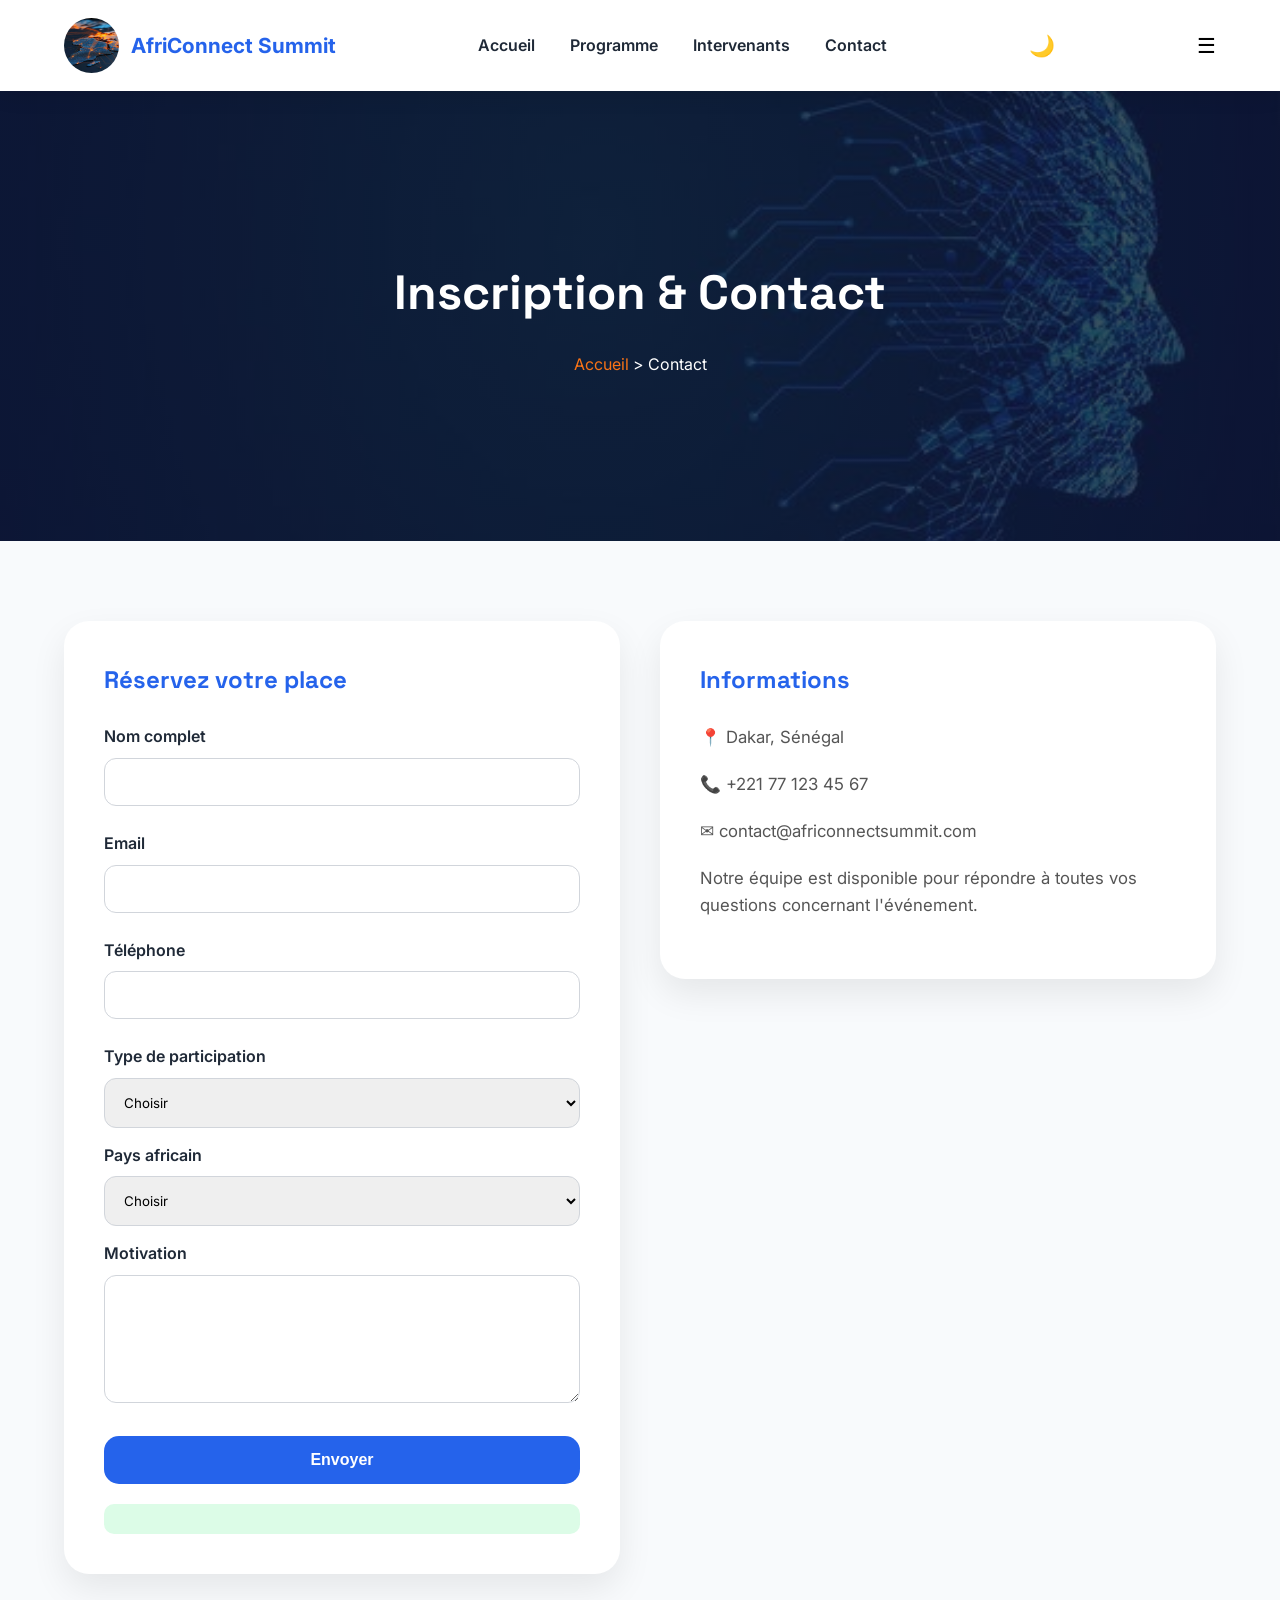
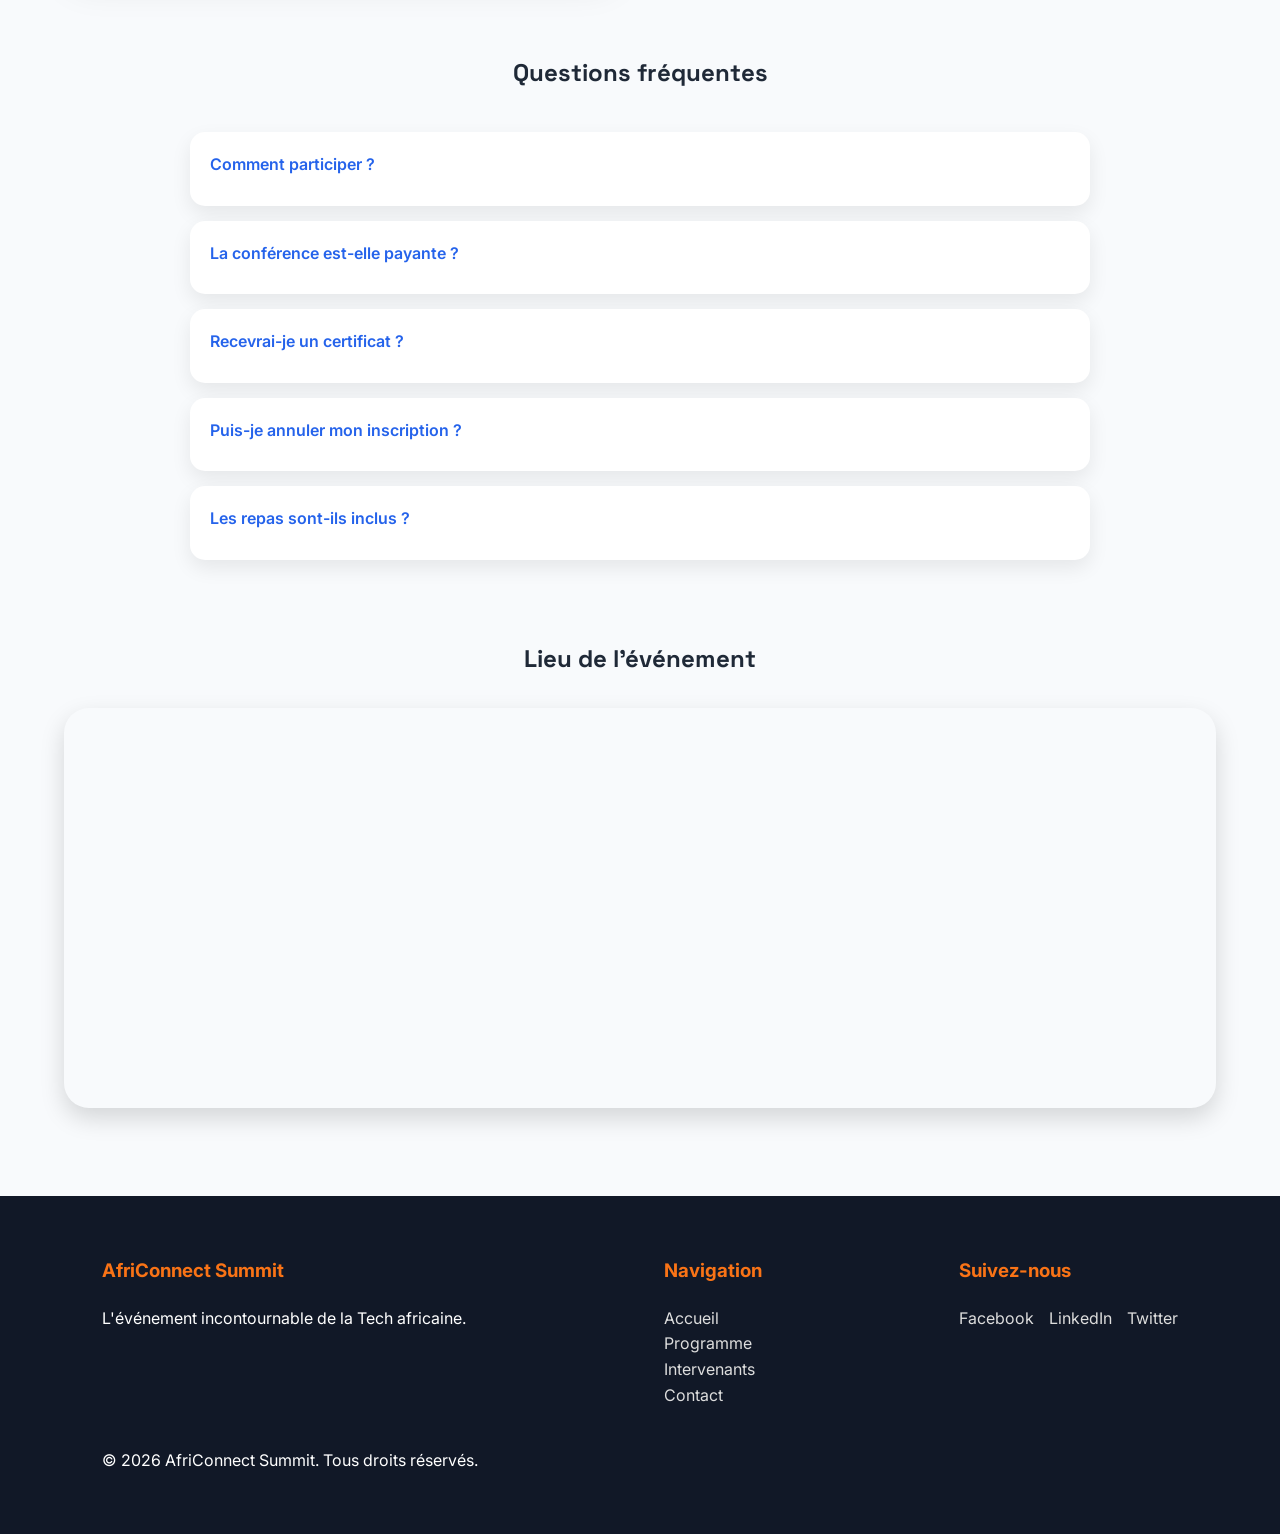
==== commit f5cc0a53: "Fonctionnalités JavaScript: animations, onglets du programme, filtre des intervenants,compteurs anim" ====
--- a/contact.html
+++ b/contact.html
@@ -41,8 +41,9 @@
     🌙
 </button> 
 
-        <button aria-label="Ouvrir le menu">☰</button>
-
+ <button class="menu-toggle" aria-label="Ouvrir le menu">
+    ☰
+</button>
     </nav>
 
 </header>
--- a/css/style.css
+++ b/css/style.css
@@ -924,6 +924,7 @@
 
     }
 
+
     /* Compteur */
     .countdown{
 
@@ -1056,6 +1057,38 @@
     transform:translateY(-5px);
 
 }
+@media (max-width:768px){
+
+    nav{
+        position:relative;
+    }
+
+    nav ul{
+        display:none;
+        flex-direction:column;
+        position:absolute;
+        top:80px;
+        left:0;
+        width:100%;
+        background:#fff;
+        padding:20px;
+        box-shadow:0 10px 20px rgba(0,0,0,.1);
+        gap:20px;
+    }
+
+    nav ul.active{
+        display:flex;
+    }
+
+    .menu-toggle{
+        display:block;
+        font-size:1.8rem;
+        background:none;
+        border:none;
+        cursor:pointer;
+    }
+
+}
 /* DARK MODE*/
 
 body.dark-mode{
@@ -1153,11 +1186,70 @@
 body.dark-mode header.scrolled{
     background: rgba(15,23,42,.95);
 }
-
-
-
-
-
-
-
-
+/*tableau*/
+.planning{
+    display:none;
+}
+
+.planning.active{
+    display:block;
+}
+
+/*annimation*/
+.argument-card,
+.theme-card,
+.speaker-card{
+    opacity:0;
+    transform:translateY(40px);
+    transition:2s ease;
+}
+
+.argument-card.show,
+.theme-card.show,
+.speaker-card.show{
+    opacity:1;
+    transform:translateY(0);
+}
+/*annimation pour h1*/
+.hero-content h1{
+    animation: heroTitle 1.8s ease forwards;
+}
+
+@keyframes heroTitle{
+
+    from{
+        opacity:0;
+        transform:translateY(40px);
+    }
+
+    to{
+        opacity:1;
+        transform:translateY(0);
+    }
+
+}
+
+/* ===== Dark mode : menu responsive ===== */
+
+body.dark-mode nav ul{
+    background:#1F2937;
+}
+
+body.dark-mode nav ul li a{
+    color:#F8FAFC;
+}
+
+body.dark-mode nav ul li a:hover{
+    color:#60A5FA;
+}
+
+body.dark-mode .menu-toggle,
+body.dark-mode .theme-btn{
+    color:#F8FAFC;
+}
+
+
+
+
+
+
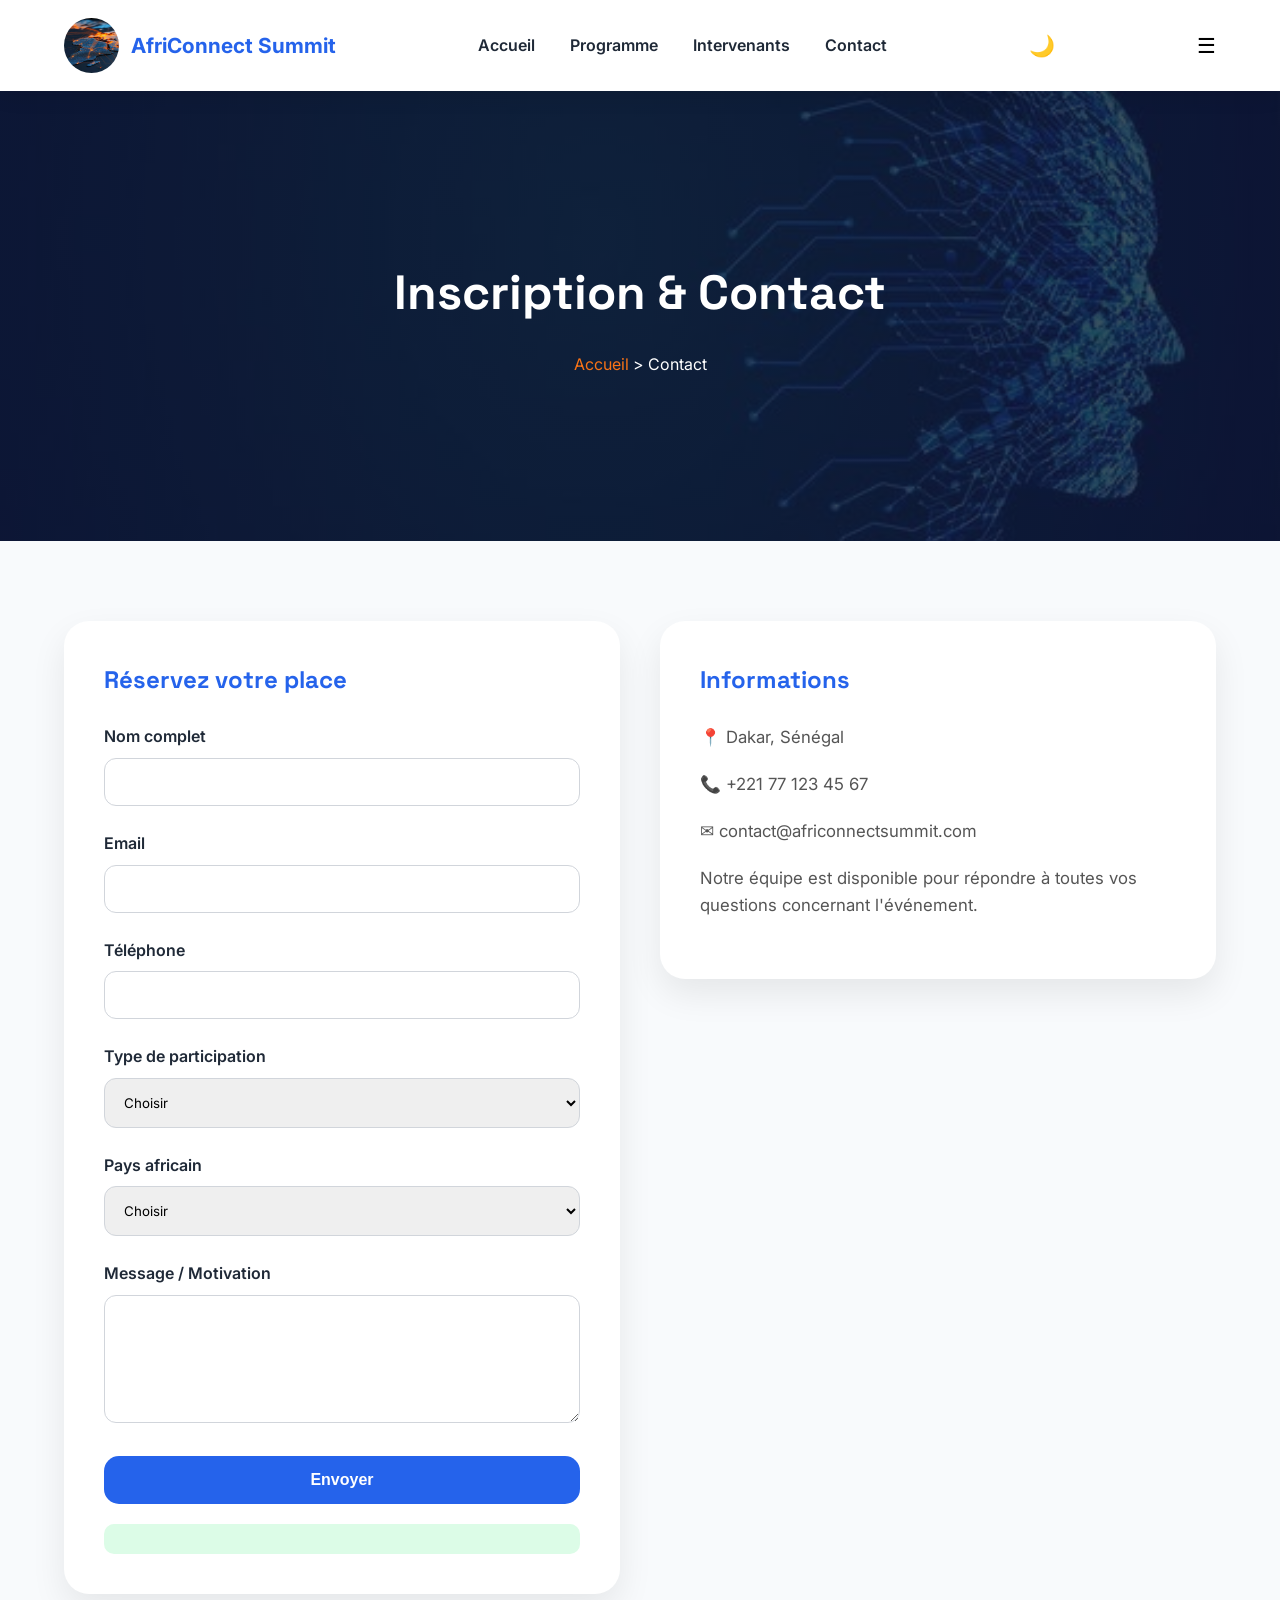
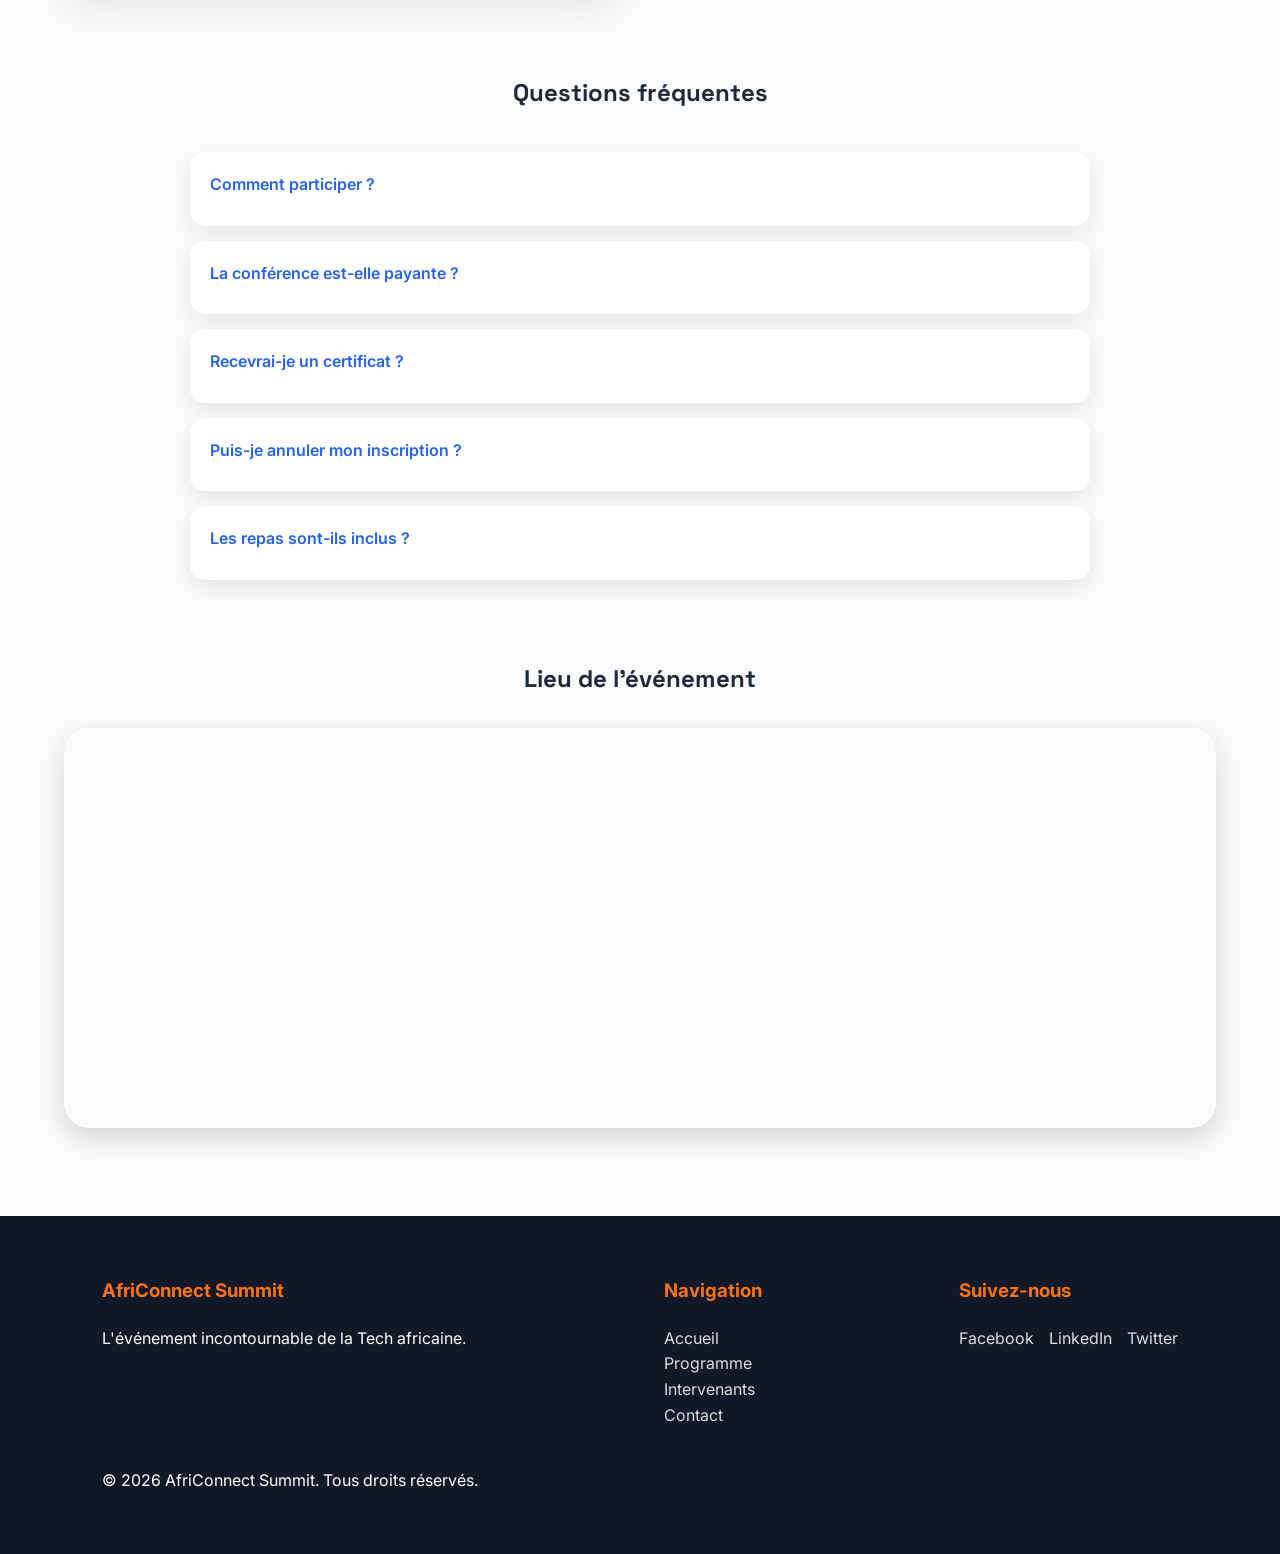
==== commit e133ba1b: "Ajout da la validation javascript du formulaire de contact" ====
--- a/contact.html
+++ b/contact.html
@@ -81,82 +81,66 @@
 
 <form id="contactForm">
 
-
-<label for="nom">Nom complet</label>
-<input type="text" id="nom" name="nom" required>
-
-<small id="nomError"></small>
-
-
-
-<label for="email">Email</label>
-<input type="email" id="email" name="email" required>
-
-<small id="emailError"></small>
-
-
-
-<label for="telephone">Téléphone</label>
-<input type="tel" id="telephone" name="telephone" required>
-
-<small id="telephoneError"></small>
-
-
-
-
-<label for="type">Type de participation</label>
-
-<select id="type" name="type" required>
-
-<option value="">Choisir</option>
-<option>Étudiant</option>
-<option>Développeur</option>
-<option>Entrepreneur</option>
-<option>Entreprise</option>
-
-</select>
-
-
-
-<label for="pays">Pays africain</label>
-
-<select id="pays" name="pays" required>
-
-<option value="">Choisir</option>
-<option>Sénégal</option>
-<option>Côte d'Ivoire</option>
-<option>Cameroun</option>
-<option>Maroc</option>
-<option>Algérie</option>
-<option>Tunisie</option>
-<option>Rwanda</option>
-<option>Ghana</option>
-<option>Nigeria</option>
-<option>Kenya</option>
-
-</select>
-
-
-
-<label for="message">Motivation</label>
-
-<textarea 
-id="message"
-name="message"
-rows="6"
-required></textarea>
-
-<small id="messageError"></small>
-
-
-
-<button class="btn-submit" type="submit">
-Envoyer
-</button>
-
-
-<p id="successMessage"></p>
-
+    <!-- Nom -->
+    <label for="nom">Nom complet</label>
+    <input type="text" id="nom" name="nom" required>
+    <small class="error" id="nomError"></small>
+
+    <!-- Email -->
+    <label for="email">Email</label>
+    <input type="email" id="email" name="email" required>
+    <small class="error" id="emailError"></small>
+
+    <!-- Téléphone -->
+    <label for="telephone">Téléphone</label>
+    <input type="tel" id="telephone" name="telephone" required>
+    <small class="error" id="telephoneError"></small>
+
+    <!-- Type de participation -->
+    <label for="type">Type de participation</label>
+    <select id="type" name="type" required>
+        <option value="">Choisir</option>
+        <option value="Étudiant">Étudiant</option>
+        <option value="Développeur">Développeur</option>
+        <option value="Entrepreneur">Entrepreneur</option>
+        <option value="Entreprise">Entreprise</option>
+    </select>
+    <small class="error" id="typeError"></small>
+
+    <!-- Pays -->
+    <label for="pays">Pays africain</label>
+    <select id="pays" name="pays" required>
+        <option value="">Choisir</option>
+        <option value="Sénégal">Sénégal</option>
+        <option value="Côte d'Ivoire">Côte d'Ivoire</option>
+        <option value="Cameroun">Cameroun</option>
+        <option value="Maroc">Maroc</option>
+        <option value="Algérie">Algérie</option>
+        <option value="Tunisie">Tunisie</option>
+        <option value="Rwanda">Rwanda</option>
+        <option value="Ghana">Ghana</option>
+        <option value="Nigeria">Nigeria</option>
+        <option value="Kenya">Kenya</option>
+    </select>
+    <small class="error" id="paysError"></small>
+
+    <!-- Motivation -->
+    <label for="message">Message / Motivation</label>
+    <textarea
+        id="message"
+        name="message"
+        rows="6"
+        required
+    ></textarea>
+    <small class="error" id="messageError"></small>
+
+    <!-- Bouton -->
+    <button class="btn-submit" type="submit">
+        Envoyer
+    </button>
+
+    <!-- Message de succès -->
+    <p id="successMessage" class="success"></p>
 
 </form>
 
--- a/css/style.css
+++ b/css/style.css
@@ -16,7 +16,7 @@
 
 nav ul a{
  font-weight:600;
- transition:.3s;
+ transition:.3s;/*permet de passer d'un style a un autre avec douceur*/
 }
 
 nav ul a:hover{
@@ -25,7 +25,7 @@
 nav button{
   border:none;
  background:none;
- cursor:pointer;
+ cursor:pointer;/*trnaforme le fleche de la sourisen petite main au scrool*/
  font-size:1.3rem;
 }
 
@@ -36,7 +36,7 @@
  background:white;
 position:sticky;
 top:0;
- z-index:1000;
+ z-index:1000;/*superposer des elements et choisir l'ordre d'affichage sur l'axe z*/
  box-shadow:0 4px 20px rgba(0,0,0,.10);
 }
 
@@ -48,7 +48,7 @@
 }
 
 html{
- scroll-behavior:smooth;
+ scroll-behavior:smooth;/*rend le defilement de la page fluide et animes*/
 }
 
 body{ font-family:"Inter",sans-serif;
@@ -156,7 +156,7 @@
 box-shadow:0 25px 45px rgba(0,0,0,.15);
 width: 100%;
 height: 550px;
-object-fit: cover;
+object-fit: cover;/*rrmeplir une zone avec une image tout en gardant ses proportions d'origine*/
 
 }
 
@@ -215,7 +215,7 @@
 }
 
 .stats-card:hover{
-    transform:translateY(-8px);
+    transform:translateY(-8px);/*deplacer un element vers le haut ou vers le bas */
 }
 
 .stats-card h2{
@@ -275,7 +275,7 @@
 }
 
 .argument-card.active{
-    opacity:1;
+    opacity:1;/*ajuster le niveau de transparence d'un element*/
     transform:translateY(0);
 }
 
@@ -323,7 +323,7 @@
 .speaker-card{
  background:white;
 border-radius:10px;
-overflow:hidden;
+overflow:hidden;/*cacher tout le contenue qui deborde d'un conteneur*/
 box-shadow:0 10px 25px rgb(34, 84, 202);
  transition:.3s;
 
@@ -402,10 +402,7 @@
 }
 #hero-programme{
     min-height:50vh;
-    background:linear-gradient(
-        rgba(0,0,0,.6),
-        rgba(0,0,0,.6)
-    ),
+    background:linear-gradient( rgba(0,0,0,.6),rgba(0,0,0,.6)),
     url("../images/image31.jpeg");
 
     background-size:cover;
@@ -419,115 +416,82 @@
     text-align:center;
 }
 
-
 .program-section{
-
-    width:90%;
-
-    max-width:1200px;
-
-    margin:auto;
-
+  width:90%;
+ max-width:1200px;
+ margin:auto;
 }
 
 .tabs{
-
-    display:flex;
-
-    justify-content:center;
-
-    gap:20px;
-        padding-top: 80px;
-
+ display:flex;
+ justify-content:center;
+gap:20px;
+  padding-top: 80px;
 
 }
 
 .tab-btn{
-
-    padding:12px 25px;
-
-    border-radius:30px;
-
-    border:none;
-
-    cursor:pointer;
-
-    background:#E5E7EB;
+padding:12px 25px;
+border-radius:30px;
+border:none;
+cursor:pointer;
+ background:#E5E7EB;
 
 }
 
 .tab-btn.active{
-
-    background:#2563EB;
-
-    color:white;
-
+ background:#2563EB;
+ color:white;
 }
 
 table{
-
-    width:100%;
-
-    margin-top:40px;
-
-    border-collapse:collapse;
+ width:100%;
+ margin-top:40px;
+ border-collapse:collapse;/*fusionner les bordure d'un tableau*/
 
 }
 
 th{
-
-    background:#2563EB;
-
-    color:white;
+ background:#2563EB;
+color:white;
 
 }
 
 td,th{
-
-    padding:15px;
-
-    border:1px solid #ddd;
+ padding:15px;
+border:1px solid #ddd;
 
 }
 
 tr:nth-child(even){
-
-    background:#F8FAFC;
+ background:#F8FAFC;
 
 }#themes h2{
-    text-align:center;
-    margin-bottom:40px;
-    margin-top: 80px;
+     text-align:center;
+ margin-bottom:40px;
+ margin-top: 80px;
 }
 /*THEMATIQUES */
 
 .themes-grid{
-
-    display:grid;
-
-    grid-template-columns:repeat(2,1fr);
-
-    gap:30px;
+ display:grid;
+ grid-template-columns:repeat(2,1fr);
+ gap:30px;
 
 }
 
 .theme-card{
-
-    background:white;
-
-    padding:30px;
-
-    border-radius:20px;
-
-    box-shadow:0 10px 20px rgba(0,0,0,.08);
-
-    transition:.3s;
+ background:white;
+ padding:30px;
+border-radius:20px;
+box-shadow:0 10px 20px rgba(0,0,0,.08);
+ transition:.3s;
 
 }
 
 .theme-card:hover{
 
-    transform:scale(1.03);
+transform:scale(1.03);/*agrandir un element*/
 }
 /* PAGE INTERVENANTS */
 #hero-intervenants a{
@@ -553,49 +517,34 @@
 }
 
 .filters{
-
-    display:flex;
-
-    justify-content:center;
-
-    gap:15px;
-
-    margin-bottom:40px;
-    padding-top: 80px;
+display:flex;
+justify-content:center;
+gap:15px;
+ margin-bottom:40px;
+  padding-top: 80px;
 
 }
 
 .filter-btn{
-
-    padding:10px 25px;
-
-    border:none;
-
-    border-radius:25px;
-
-    cursor:pointer;
+ padding:10px 25px;
+ border:none;
+border-radius:25px;
+cursor:pointer;
 
 }
 
 .filter-btn.active{
-
-    background:#2563EB;
-
-    color:white;
+background:#2563EB;
+color:white;
 
 }
 
 .all-speakers{
-
-    display:grid;
-
-    grid-template-columns:repeat(3,1fr);
-
-    gap:30px;}
-
-    /* ==========================
-   HERO INTERNE CONTACT
-========================== */
+ display:grid;
+ grid-template-columns:repeat(3,1fr);
+gap:30px;}
+
+    /*HERO INTERNE CONTACT */
 
 .hero-interne{
     min-height:50vh;
@@ -684,7 +633,7 @@
 input:focus,
 select:focus,
 textarea:focus{
-outline:none;
+outline:none;/*enlever la bordur de focus generee automatiquement par le navigateur*/
 border-color:#2563EB;
  box-shadow:0 0 0 3px rgba(37,99,235,.15);
 }
@@ -728,7 +677,6 @@
 }
 
 
-
 /* FAQ  */
 
 .faq{
@@ -794,9 +742,7 @@
   box-shadow:0 10px 25px rgba(0,0,0,.15);
 
 }
-/* ==========================
-   RESPONSIVE DESIGN
-========================== */
+/*  RESPONSIVE DESIGN */
 
 
 /* TABLETTE */
@@ -844,12 +790,12 @@
 
     /* Pourquoi participer */
     #why > div{
-        flex-wrap:wrap;
+        flex-wrap:wrap;/*permet aux elements de flexbox de passer a la ligne automatiquement */
     }
 
 
     .argument-card{
-        flex-basis:45%;
+        flex-basis:45%;/* defenir la largeur de base ou la hauteur de base d'un element enfant*/
     }
 
 
@@ -939,40 +885,32 @@
     #why,
     #featured-speakers,
     #sponsors{
-
-        padding:50px 0;
+ padding:50px 0;
 
     }
 
     /* Statistiques */
     .stats-container{
-
-        grid-template-columns:1fr;
+ grid-template-columns:1fr;
 
     }
 
     /* Pourquoi */
     #why > div{
-
-        flex-direction:column;
-
+ flex-direction:column;
     }
     .argument-card{
-
-        width:100%;
+ width:100%;
 
     }
 
     /* Speakers */
     .speakers-grid{
-
-        grid-template-columns:1fr;
-
+ grid-template-columns:1fr;
     }
 
     .speaker-card img{
-
-        height:250px;
+height:250px;
 
     }
 
@@ -1053,51 +991,49 @@
 
 }
 .top-btn:hover{
-
-    transform:translateY(-5px);
+ transform:translateY(-5px);
 
 }
 @media (max-width:768px){
-
-    nav{
-        position:relative;
+ nav{
+ position:relative;
     }
 
     nav ul{
-        display:none;
-        flex-direction:column;
-        position:absolute;
-        top:80px;
-        left:0;
-        width:100%;
-        background:#fff;
-        padding:20px;
-        box-shadow:0 10px 20px rgba(0,0,0,.1);
-        gap:20px;
+ display:none;
+ flex-direction:column;
+ position:absolute;
+ top:80px;
+ left:0;
+ width:100%;
+ background:#fff;
+ padding:20px;
+ box-shadow:0 10px 20px rgba(0,0,0,.1);
+ gap:20px;
     }
 
     nav ul.active{
-        display:flex;
+    display:flex;
     }
 
     .menu-toggle{
-        display:block;
-        font-size:1.8rem;
-        background:none;
-        border:none;
-        cursor:pointer;
+ display:block;
+ font-size:1.8rem;
+background:none;
+ border:none;
+ cursor:pointer;
     }
 
 }
 /* DARK MODE*/
 
 body.dark-mode{
-    background:#0F172A;
-    color:#F8FAFC;
+ background:#0F172A;
+ color:#F8FAFC;
 }
 
 body.dark-mode header{
-    background:#1E293B;
+ background:#1E293B;
 }
 
 body.dark-mode .contact-form,
@@ -1212,19 +1148,20 @@
 }
 /*annimation pour h1*/
 .hero-content h1{
-    animation: heroTitle 1.8s ease forwards;
+    animation: heroTitle 1.8s ease forwards;/*animation qui cree un effet d'apparition fluide 
+    qui monte du bas vers le haut*/
 }
 
 @keyframes heroTitle{
 
     from{
-        opacity:0;
-        transform:translateY(40px);
+     opacity:0;
+     transform:translateY(40px);
     }
 
     to{
-        opacity:1;
-        transform:translateY(0);
+     opacity:1;
+     transform:translateY(0);
     }
 
 }
@@ -1247,9 +1184,29 @@
 body.dark-mode .theme-btn{
     color:#F8FAFC;
 }
-
-
-
-
-
-
+/*message d'erreur*/
+.error{
+    color:#dc2626;
+    font-size:.9rem;
+    display:block;
+    margin:5px 0 10px;
+}
+
+.success{
+    color:#16a34a;
+    font-weight:600;
+    margin-top:15px;
+}
+
+.input-error{
+    border:2px solid #dc2626 !important;
+}
+
+.input-success{
+    border:2px solid #16a34a !important;
+}
+
+
+
+
+
